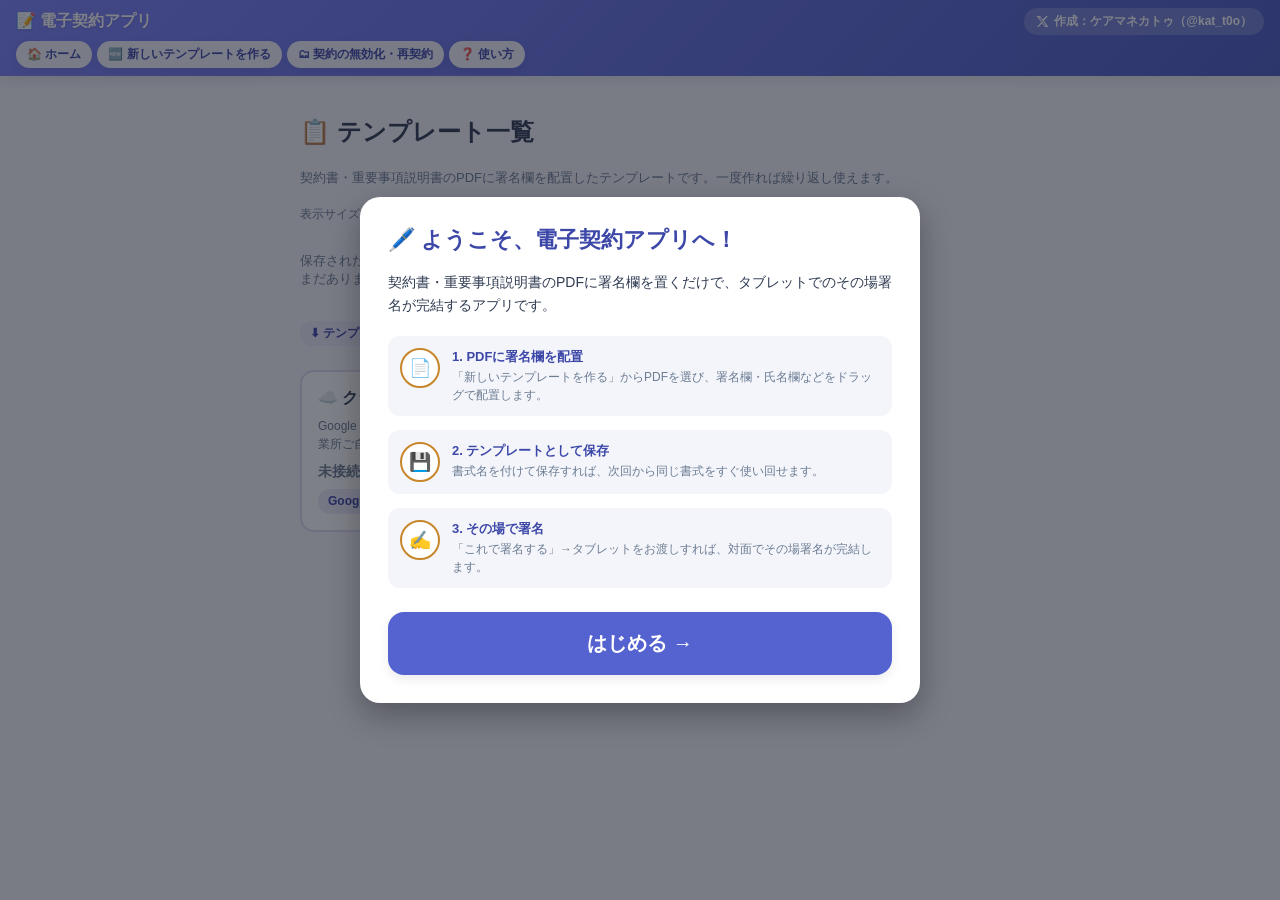
==== index.html @ d9e66be4 "キャッシュバスティング用バージョンを最新commitに更新 Co-Authored-By: Claude Sonnet 5 <noreply@anthropic.com> Claude-Session" ====
<!DOCTYPE html>
<html lang="ja">
<head>
<meta charset="UTF-8" />
<meta name="viewport" content="width=device-width, initial-scale=1.0, interactive-widget=resizes-content" />
<title>電子契約アプリ（介護事業所向け）</title>
<link rel="stylesheet" href="style.css" />
</head>
<body>
  <header class="app-header">
    <div class="app-header-top">
      <h1>📝 電子契約アプリ</h1>
      <a class="app-credit" href="https://x.com/kat_t0o" target="_blank" rel="noopener">
        <svg viewBox="0 0 24 24" width="13" height="13" aria-hidden="true"><path d="M18.9 2H22l-7.6 8.7L23 22h-6.6l-5.2-6.8L5 22H1.9l8.1-9.3L1 2h6.7l4.7 6.2L18.9 2zM16.6 20h1.9L7.5 4H5.5L16.6 20z"/></svg>
        作成：ケアマネカトゥ（@kat_t0o）
      </a>
    </div>
    <nav class="toolbar">
      <button id="btn-nav-home" class="tool-button" type="button">🏠 ホーム</button>
      <button id="btn-nav-new-template" class="tool-button" type="button">🆕 新しいテンプレートを作る</button>
      <button id="btn-nav-void" class="tool-button" type="button">🗂 契約の無効化・再契約</button>
      <button id="btn-nav-help" class="tool-button" type="button">❓ 使い方</button>
    </nav>
  </header>

  <main class="app-body">

    <!-- ホーム画面: テンプレート一覧 -->
    <section id="screen-home" class="app-screen">
      <div class="screen-inner">
        <h2>📋 テンプレート一覧</h2>
        <p class="screen-hint">契約書・重要事項説明書のPDFに署名欄を配置したテンプレートです。一度作れば繰り返し使えます。</p>
        <div class="thumb-size-control" id="thumb-size-control">
          <span class="thumb-size-label">表示サイズ</span>
          <button type="button" class="thumb-size-btn" data-size="small">小</button>
          <button type="button" class="thumb-size-btn" data-size="medium">中</button>
          <button type="button" class="thumb-size-btn" data-size="large">大</button>
        </div>
        <div id="template-list" class="template-grid"></div>
        <div class="backup-actions">
          <button id="btn-export-templates" class="tool-button-small" type="button">⬇ テンプレートをバックアップ</button>
          <button id="btn-import-templates" class="tool-button-small" type="button">⬆ バックアップから復元・追加</button>
          <input type="file" id="import-templates-input" accept="application/json" class="hidden" />
        </div>
        <div id="cloud-drive-section" class="cloud-drive-box hidden">
          <h3>☁️ クラウド保存（任意）</h3>
          <p class="side-panel-hint">Googleドライブに接続すると、署名完了時に端末へのダウンロードと同時に、事業所ご自身のドライブにも自動保存されます。</p>
          <p id="cloud-drive-status" class="cloud-drive-status">未接続</p>
          <button id="btn-cloud-drive-toggle" class="tool-button-small" type="button">Googleドライブに接続</button>
        </div>
      </div>
    </section>

    <!-- テンプレート編集画面: PDFインポート＋署名欄配置 -->
    <section id="screen-template-editor" class="app-screen">
      <div class="editor-layout">
        <aside class="side-panel">
          <h2>📄 PDFを選ぶ</h2>
          <input type="file" id="pdf-file-input" accept="application/pdf" />
          <h2>✍️ 項目を配置</h2>
          <p class="side-panel-hint">ボタンを押してから、PDF上をドラッグして四角を描くと項目が追加されます。</p>
          <div id="field-palette" class="fixture-palette"></div>
          <div id="field-edit-panel" class="edit-popup"></div>
          <h2>💾 テンプレートとして保存</h2>
          <label class="field-label">書式名（必須）
            <input type="text" id="template-name-input" placeholder="例：居宅介護支援 重要事項説明書" />
          </label>
          <label class="field-label">版のメモ（任意）
            <input type="text" id="template-version-label-input" placeholder="例：2026年報酬改定対応版" />
          </label>
          <button id="btn-save-template" class="tool-button tool-button-primary" type="button">💾 テンプレートを保存</button>
        </aside>
        <div class="canvas-area">
          <div class="canvas-overlay-toolbars">
            <div class="canvas-toolbar">
              <button id="btn-prev-page" class="tool-button" type="button">◀ 前のページ</button>
              <span id="page-indicator" class="zoom-percent">1 / 1</span>
              <button id="btn-next-page" class="tool-button" type="button">次のページ ▶</button>
            </div>
          </div>
          <div class="pdf-stage-wrap" id="pdf-stage-wrap">
            <div class="pdf-stage">
              <canvas id="pdf-canvas"></canvas>
              <div id="field-overlay" class="field-overlay"></div>
            </div>
          </div>
          <div class="zoom-control">
            <button id="btn-zoom-out" class="zoom-btn" type="button">－</button>
            <span id="zoom-level" class="zoom-percent">100%</span>
            <button id="btn-zoom-in" class="zoom-btn" type="button">＋</button>
            <button id="btn-fit-view" class="zoom-btn" type="button">⤢</button>
          </div>
        </div>
      </div>
    </section>

    <!-- 署名フロー画面 -->
    <section id="screen-signing" class="app-screen">
      <div class="signing-stage" id="signing-stage"></div>
    </section>

    <!-- 無効化・再契約画面 -->
    <section id="screen-void" class="app-screen">
      <div class="screen-inner">
        <h2>🗂 契約の無効化・再契約</h2>
        <p class="screen-hint">間違った内容で署名してしまった場合、元のPDFは書き換えず「無効化記録」を別途作成します。そのあと同じ内容で再契約できます。</p>
        <label class="field-label">無効化したい署名済みPDF
          <input type="file" id="void-pdf-input" accept="application/pdf" />
        </label>
        <label class="field-label">旧契約の検証ID（監査記録.jsonのverificationId、分かれば）
          <input type="text" id="void-verification-id-input" placeholder="任意" />
        </label>
        <label class="field-label">無効化理由（必須）
          <input type="text" id="void-reason-input" placeholder="例：住所変更のため再契約" />
        </label>
        <label class="field-label">手続き実施者名（必須）
          <input type="text" id="void-staff-name-input" placeholder="例：担当ケアマネジャー名" />
        </label>
        <button id="btn-void-confirm" class="tool-button tool-button-primary" type="button">🗂 無効化記録を作成</button>
        <div id="void-result" class="void-result hidden">
          <p>無効化記録を作成しました。続けて再契約する場合は、使うテンプレートを選んでください。</p>
          <div id="void-resign-template-list" class="template-grid"></div>
        </div>
      </div>
    </section>

  </main>

  <div id="save-toast" class="save-toast hidden"></div>

  <script src="lib/pdf.min.js"></script>
  <script src="lib/pdf_worker_src.js"></script>
  <script src="lib/pdf-lib.min.js"></script>
  <script src="lib/fontkit.umd.min.js"></script>
  <script src="lib/fonts/notosansjp_base64.js"></script>

  <!-- 自作JSは末尾に?v=コミットハッシュを付け、更新するたびに変わるようにしてある。
       これが無いとGitHub Pages更新後もiPad Safariが古いJSをキャッシュしたまま読み込み、
       直したはずのバグが再現し続けるという事故が起きるため(実際に発生した)。
       コードを直してpushするたびに、このハッシュも最新のcommitに書き換えること -->
  <script src="models.js?v=2d2f328"></script>
  <script src="pdf_utils.js?v=2d2f328"></script>
  <script src="hash_utils.js?v=2d2f328"></script>
  <script src="template_store.js?v=2d2f328"></script>
  <script src="field_editor.js?v=2d2f328"></script>
  <script src="forms.js?v=2d2f328"></script>
  <script src="signature_pad.js?v=2d2f328"></script>
  <script src="audio_recorder.js?v=2d2f328"></script>
  <script src="signing_flow.js?v=2d2f328"></script>
  <script src="pdf_writer.js?v=2d2f328"></script>
  <script src="audit.js?v=2d2f328"></script>
  <script src="export.js?v=2d2f328"></script>
  <script src="cloud_drive.js?v=2d2f328"></script>
  <script src="void_flow.js?v=2d2f328"></script>
  <script src="app.js?v=2d2f328"></script>
</body>
</html>
---- style.css ----
/* ポップで視認性の良いデザイン（丸ゴシック・パステル・角丸）。
   madori_app/genogram_web/shinsei_form_appと同じデザイン言語(配色トークン・角丸ボタン等)を
   踏襲しつつ、他アプリと被らないインディゴ×ゴールドの配色にしている。
   署名フロー画面は高齢者・タブレット操作を考慮し、ボタンや文字を他画面より大きめにする。 */

:root {
  --color-bg: #f4f4fb;
  --color-header-start: #7c83fd;
  --color-header-end: #4b5cc4;
  --color-primary: #5563d1;
  --color-primary-dark: #3c47a8;
  --color-secondary: #e8a33d;
  --color-secondary-dark: #c8862a;
  --color-danger: #e0575a;
  --color-card: #ffffff;
  --color-border: #dcdcf2;
  --color-text: #2f3b52;
  --shadow-soft: 0 4px 12px rgba(0, 0, 0, 0.08);
}

* {
  box-sizing: border-box;
}

body {
  margin: 0;
  font-family: -apple-system, "Hiragino Maru Gothic ProN", "Yu Gothic", "Hiragino Kaku Gothic ProN", sans-serif;
  background: var(--color-bg);
  color: var(--color-text);
  display: flex;
  flex-direction: column;
  height: 100vh;
  height: 100dvh;
  /* iPad等での長押しが、意図せずテキスト範囲選択やコピーメニュー(コールアウト)を
     起動してしまう不具合の対策。ネイティブアプリのように「押す・描く」操作だけを
     受け付けたいので、ページ全体では選択を無効にする(入力欄だけ下で個別に戻す) */
  -webkit-user-select: none;
  user-select: none;
  -webkit-touch-callout: none;
}

/* 実際に文字を打ち込む欄は、今まで通り選択・カーソル移動・コピペができる必要がある */
input, textarea {
  -webkit-user-select: text;
  user-select: text;
  -webkit-touch-callout: default;
}

.hidden {
  display: none !important;
}

.app-header {
  background: linear-gradient(135deg, var(--color-header-start), var(--color-header-end));
  padding: 8px 16px;
  box-shadow: var(--shadow-soft);
  flex: 0 0 auto;
}

.app-header-top {
  display: flex;
  align-items: center;
  justify-content: space-between;
  flex-wrap: wrap;
  gap: 6px;
  margin-bottom: 6px;
}

.app-header h1 {
  margin: 0;
  font-size: 16px;
  color: #ffffff;
  text-shadow: 0 1px 2px rgba(0, 0, 0, 0.15);
}

.toolbar {
  display: flex;
  flex-wrap: wrap;
  align-items: center;
  gap: 5px;
}

.app-credit {
  display: inline-flex;
  align-items: center;
  gap: 5px;
  flex: 0 0 auto;
  font-size: 12px;
  font-weight: bold;
  color: #ffffff;
  background: rgba(255, 255, 255, 0.2);
  border-radius: 999px;
  padding: 5px 12px;
  text-decoration: none;
  white-space: nowrap;
}

.app-credit:hover {
  background: rgba(255, 255, 255, 0.32);
}

.app-credit svg {
  fill: currentColor;
}

.tool-button {
  border: none;
  border-radius: 999px;
  padding: 5px 11px;
  background: rgba(255, 255, 255, 0.92);
  color: var(--color-primary-dark);
  font-weight: bold;
  font-size: 12px;
  cursor: pointer;
  box-shadow: var(--shadow-soft);
  transition: transform 0.15s ease, box-shadow 0.15s ease;
}

.tool-button:hover {
  transform: translateY(-2px);
  box-shadow: 0 6px 14px rgba(0, 0, 0, 0.12);
}

.tool-button:disabled {
  opacity: 0.4;
  cursor: not-allowed;
  transform: none;
}

.tool-button-primary {
  background: var(--color-primary);
  color: #ffffff;
}

.tool-button-small {
  border: none;
  border-radius: 999px;
  padding: 4px 10px;
  background: #eceafb;
  color: var(--color-primary-dark);
  font-weight: bold;
  font-size: 12px;
  cursor: pointer;
}

.tool-button-small:hover {
  background: #dcd9f6;
}

.tool-button-danger {
  color: #c0392b;
}

.app-body {
  flex: 1 1 auto;
  display: flex;
  min-height: 0;
  position: relative;
}

.app-screen {
  display: none;
  flex: 1 1 auto;
  min-height: 0;
  min-width: 0;
}

.app-screen.is-active {
  display: flex;
}

.screen-inner {
  padding: 20px;
  max-width: 720px;
  margin: 0 auto;
  width: 100%;
  overflow-y: auto;
}

.screen-hint {
  font-size: 13px;
  color: #6b7c93;
  line-height: 1.6;
}

/* ===== テンプレート編集画面 ===== */
.editor-layout {
  flex: 1 1 auto;
  display: flex;
  min-height: 0;
  width: 100%;
}

.side-panel {
  width: 300px;
  flex: 0 0 auto;
  background: var(--color-card);
  border-right: 2px solid var(--color-border);
  padding: 16px;
  overflow-y: auto;
}

.side-panel h2 {
  font-size: 14px;
  margin: 18px 0 8px;
  color: var(--color-primary-dark);
}

.side-panel h2:first-child {
  margin-top: 0;
}

.side-panel-hint {
  margin: 0 0 10px;
  font-size: 12px;
  color: #6b7c93;
  line-height: 1.5;
}

.field-link-warning {
  color: var(--color-danger);
  font-weight: bold;
}

.field-label {
  display: block;
  margin-bottom: 12px;
  font-size: 13px;
  font-weight: bold;
  color: var(--color-text);
}

.field-label input,
.field-label select,
.modal-box input {
  display: block;
  width: 100%;
  margin-top: 4px;
  padding: 8px 10px;
  border: 2px solid var(--color-border);
  border-radius: 10px;
  font-size: 13px;
  font-family: inherit;
  background: #fdfdff;
}

.checkbox-row {
  display: flex;
  align-items: center;
  gap: 6px;
  font-size: 13px;
  margin-bottom: 8px;
}

.checkbox-row input {
  width: auto;
  margin: 0;
}

.backup-select-list {
  max-height: 40vh;
  overflow-y: auto;
  border: 2px solid var(--color-border);
  border-radius: 12px;
  padding: 12px;
  margin-bottom: 16px;
}

.fixture-palette {
  display: grid;
  grid-template-columns: 1fr 1fr;
  gap: 6px;
}

.palette-button {
  border: 2px solid var(--color-border);
  border-radius: 12px;
  padding: 8px 6px;
  background: #fdfdff;
  color: var(--color-text);
  font-size: 12px;
  font-weight: bold;
  cursor: pointer;
}

.palette-button:hover {
  border-color: var(--color-primary);
  background: #eceafb;
}

.palette-button.is-armed {
  background: var(--color-primary);
  color: #ffffff;
  border-color: var(--color-primary-dark);
}

.canvas-area {
  flex: 1 1 auto;
  position: relative;
  min-width: 0;
  overflow: hidden;
  background: #e9e9f5;
}

.canvas-overlay-toolbars {
  position: absolute;
  left: 16px;
  right: 16px;
  top: 16px;
  display: flex;
  justify-content: center;
  z-index: 10;
}

.canvas-toolbar {
  display: flex;
  align-items: center;
  gap: 8px;
  background: rgba(255, 255, 255, 0.92);
  border-radius: 999px;
  padding: 4px 10px;
  box-shadow: var(--shadow-soft);
}

.zoom-control {
  position: absolute;
  right: 12px;
  bottom: 12px;
  z-index: 12;
  display: flex;
  align-items: center;
  gap: 6px;
  background: rgba(255, 255, 255, 0.92);
  border-radius: 999px;
  padding: 4px 6px;
  box-shadow: var(--shadow-soft);
}

.zoom-btn {
  border: none;
  border-radius: 999px;
  width: 24px;
  height: 24px;
  background: var(--color-card);
  color: var(--color-primary-dark);
  font-weight: bold;
  cursor: pointer;
}

.zoom-percent {
  color: var(--color-text);
  font-size: 12px;
  font-weight: bold;
  min-width: 38px;
  text-align: center;
}

.pdf-stage-wrap {
  position: absolute;
  inset: 0;
  padding: 60px 16px 16px;
  overflow: auto;
  display: flex;
  justify-content: center;
}

.pdf-stage {
  position: relative;
  flex: 0 0 auto;
  box-shadow: 0 4px 16px rgba(0, 0, 0, 0.15);
}

#pdf-canvas {
  display: block;
  background: #ffffff;
}

.field-overlay {
  position: absolute;
  top: 0;
  left: 0;
  touch-action: none;
}

.field-box {
  position: absolute;
  border: 2px solid var(--color-primary);
  background: rgba(85, 99, 209, 0.12);
  border-radius: 4px;
  touch-action: none;
  cursor: move;
}

/* どの署名欄グループに属するかで枠色を変える(1人目=既定のインディゴ、2人目=緑、
   3人目=紫、4人目以降=グレー)。誰の付随項目か一目で分かるようにして、
   紐付け漏れ(=別の署名欄のデータが誤って印字される事故)に気づきやすくする */
.field-box.field-group-2 {
  border-color: #2f9e83;
  background: rgba(47, 158, 131, 0.14);
}

.field-box.field-group-3 {
  border-color: #8956d6;
  background: rgba(137, 86, 214, 0.14);
}

.field-box.field-group-other {
  border-color: #8d95a8;
  background: rgba(141, 149, 168, 0.14);
}

/* 署名欄が2つ以上あるのに、どの署名欄の項目か未設定のまま = 印字事故のもと。
   選択色(ゴールド)や他グループ色と被らない赤で強く警告する */
.field-box.field-group-unlinked {
  border-color: var(--color-danger);
  background: rgba(224, 87, 90, 0.16);
}

.field-box.is-selected {
  border-color: var(--color-secondary-dark);
  background: rgba(232, 163, 61, 0.18);
}

.field-box-preview {
  border: 2px dashed var(--color-primary);
  background: rgba(85, 99, 209, 0.08);
  position: absolute;
  pointer-events: none;
}

.field-box-label {
  position: absolute;
  top: -18px;
  left: 0;
  font-size: 10px;
  font-weight: bold;
  color: var(--color-primary-dark);
  background: #ffffff;
  padding: 0 4px;
  border-radius: 4px;
  white-space: nowrap;
  pointer-events: none;
}

.field-resize-handle {
  position: absolute;
  width: 12px;
  height: 12px;
  background: var(--color-primary);
  border: 2px solid #ffffff;
  border-radius: 50%;
}

.field-resize-nw { top: -6px; left: -6px; cursor: nwse-resize; }
.field-resize-ne { top: -6px; right: -6px; cursor: nesw-resize; }
.field-resize-sw { bottom: -6px; left: -6px; cursor: nesw-resize; }
.field-resize-se { bottom: -6px; right: -6px; cursor: nwse-resize; }

.edit-popup {
  display: none;
  background: #fdfdff;
  border: 2px solid var(--color-border);
  border-radius: 14px;
  padding: 12px;
  margin-top: 8px;
}

.edit-popup.is-open {
  display: block;
}

.edit-popup h3 {
  margin: 0 0 8px;
  font-size: 13px;
  color: var(--color-primary-dark);
}

.popup-delete-button {
  width: 100%;
  border: none;
  border-radius: 10px;
  padding: 8px 4px;
  font-size: 12px;
  font-weight: bold;
  cursor: pointer;
  margin-top: 8px;
  background: #ffe3e0;
  color: #c0392b;
}

/* ===== テンプレート一覧(サムネイル主体のカードグリッド) ===== */
.case-list-empty {
  font-size: 13px;
  color: #6b7c93;
}

.thumb-size-control {
  display: flex;
  align-items: center;
  gap: 6px;
  margin-bottom: 12px;
}

.thumb-size-label {
  font-size: 12px;
  color: #6b7c93;
  margin-right: 4px;
}

.thumb-size-btn {
  border: none;
  border-radius: 999px;
  padding: 4px 14px;
  background: #eceafb;
  color: var(--color-primary-dark);
  font-weight: bold;
  font-size: 12px;
  cursor: pointer;
}

.thumb-size-btn:hover {
  background: #dcd9f6;
}

.thumb-size-btn.is-active {
  background: var(--color-primary);
  color: #ffffff;
}

.template-grid {
  display: grid;
  grid-template-columns: repeat(auto-fill, minmax(var(--card-min-width, 150px), 1fr));
  gap: 12px;
  margin-bottom: 16px;
}

.template-card {
  display: flex;
  flex-direction: column;
  gap: 6px;
  padding: 10px;
  border: 2px solid var(--color-border);
  border-radius: 12px;
  background: var(--color-card);
}

.template-card-thumb {
  width: 100%;
  aspect-ratio: 210 / 297;
  border: 1px solid var(--color-border);
  border-radius: 6px;
  background: #f4f5fa;
  overflow: hidden;
  display: flex;
  align-items: center;
  justify-content: center;
}

.template-card-thumb img {
  width: 100%;
  height: 100%;
  object-fit: cover;
  opacity: 0;
  transition: opacity 0.2s ease;
}

.template-card-thumb img[src] {
  opacity: 1;
}

.template-card-name {
  font-size: 13px;
  font-weight: bold;
  line-height: 1.3;
}

.template-card-meta {
  font-size: 11px;
  color: #6b7c93;
}

.template-card-actions {
  display: flex;
  flex-direction: column;
  gap: 4px;
  margin-top: auto;
}

.template-card-actions .tool-button-small {
  width: 100%;
  white-space: normal;
  line-height: 1.3;
}

.backup-actions {
  margin-top: 20px;
  display: flex;
  gap: 8px;
  flex-wrap: wrap;
}

.cloud-drive-box {
  margin-top: 24px;
  padding: 16px;
  background: var(--color-card);
  border: 2px solid var(--color-border);
  border-radius: 14px;
  max-width: 480px;
}

.cloud-drive-box h3 {
  margin: 0 0 8px;
  font-size: 16px;
}

.cloud-drive-status {
  font-size: 14px;
  font-weight: bold;
  color: #6b7c93;
  margin: 8px 0;
}

/* ===== 署名フロー(高齢者・タブレット操作を考慮し、通常画面より大きめのUI) ===== */
.signing-stage {
  flex: 1 1 auto;
  display: flex;
  flex-direction: column;
  align-items: center;
  justify-content: center;
  padding: 24px;
  width: 100%;
  overflow-y: auto;
}

.signing-card {
  background: var(--color-card);
  border-radius: 20px;
  box-shadow: 0 8px 24px rgba(0, 0, 0, 0.15);
  padding: 32px;
  width: 100%;
  max-width: 640px;
}

.signing-card h2 {
  font-size: 22px;
  margin: 0 0 16px;
  color: var(--color-primary-dark);
}

.signing-card p {
  font-size: 16px;
  line-height: 1.7;
}

.signing-progress {
  font-size: 14px;
  color: #6b7c93;
  margin-bottom: 12px;
}

.signing-filename {
  font-size: 14px;
  color: #6b7c93;
}

/* 重要事項説明の録音コントロール(任意機能)。文書表示の上に小さく置く */
.audio-recorder-box {
  display: flex;
  align-items: center;
  gap: 12px;
  margin-bottom: 16px;
}

.audio-recorder-box:empty {
  margin-bottom: 0; /* 録音非対応環境では空要素になるので余白も消す */
}

.audio-recorder-status {
  font-size: 15px;
  font-weight: bold;
  color: var(--color-text);
}

.audio-recorder-status.is-recording {
  color: var(--color-danger);
}

.signing-field-label {
  display: block;
  margin-bottom: 16px;
  font-size: 18px;
  font-weight: bold;
}

.signing-field-label input[type="text"] {
  display: block;
  width: 100%;
  margin-top: 8px;
  padding: 14px 16px;
  border: 2px solid var(--color-border);
  border-radius: 12px;
  font-size: 20px;
  font-family: inherit;
}

/* 本人/家族の二択。タブレットでのタップ操作を優先し、プルダウンより大きく即決できる形にする */
.signing-role-toggle {
  display: flex;
  gap: 10px;
  margin-bottom: 16px;
}

.signing-role-toggle-btn {
  flex: 1 1 0;
  padding: 16px 8px;
  font-size: 17px;
  font-weight: bold;
  font-family: inherit;
  border: 2px solid var(--color-border);
  border-radius: 12px;
  background: #ffffff;
  color: var(--color-text);
  cursor: pointer;
  min-height: 56px;
}

.signing-role-toggle-btn.is-active {
  background: var(--color-primary);
  border-color: var(--color-primary);
  color: #ffffff;
}

.signing-checkbox-row {
  display: flex;
  align-items: flex-start;
  gap: 12px;
  font-size: 16px;
  line-height: 1.6;
  margin-bottom: 20px;
  padding: 16px;
  background: #fff6e6;
  border-radius: 12px;
}

.signing-checkbox-row input {
  width: 28px;
  height: 28px;
  margin-top: 2px;
  flex: 0 0 auto;
}

.big-button {
  display: block;
  width: 100%;
  border: none;
  border-radius: 16px;
  padding: 18px;
  font-size: 20px;
  font-weight: bold;
  cursor: pointer;
  min-height: 56px;
  margin-top: 12px;
  background: var(--color-primary);
  color: #ffffff;
  box-shadow: var(--shadow-soft);
}

.big-button:disabled {
  opacity: 0.4;
  cursor: not-allowed;
}

.big-button-secondary {
  background: #eceafb;
  color: var(--color-primary-dark);
}

/* 「ここで契約を終了する」等、前向きな完了アクション用。グレーの二次ボタンに埋もれさせず、
   「続ける」と同じくらい選びやすい見た目にする(本人の署名だけで完結するケースが実際には多いため) */
.big-button-finish {
  background: #2f9e83;
  color: #ffffff;
}

.signature-pad-wrap {
  border: 3px dashed var(--color-border);
  border-radius: 16px;
  background: #fffefb;
  margin: 16px 0;
  touch-action: none;
}

#signature-canvas {
  display: block;
  width: 100%;
  touch-action: none;
}

.signer-thumb-row {
  display: flex;
  align-items: center;
  gap: 12px;
  padding: 12px;
  border: 2px solid var(--color-border);
  border-radius: 12px;
  margin-bottom: 10px;
}

.signer-thumb-row img {
  width: 100px;
  height: 40px;
  object-fit: contain;
  background: #fff;
  border: 1px solid var(--color-border);
  border-radius: 6px;
}

.signer-thumb-info {
  font-size: 14px;
  flex: 1 1 auto;
}

/* ===== 署名フロー: 文書プレビュー ===== */
.signing-doc-wrap {
  position: relative;
  max-height: 60vh;
  overflow: auto;
  border: 2px solid var(--color-border);
  border-radius: 12px;
  background: #f4f5fa;
  margin: 16px 0;
  display: flex;
  justify-content: center;
  padding: 12px;
}

.signing-doc-stage {
  position: relative;
  flex: 0 0 auto;
}

/* .field-overlayと違いタッチでのスクロール・ピンチ操作を妨げない(読み取り専用のため) */
.signing-field-overlay {
  position: absolute;
  top: 0;
  left: 0;
}

.signing-doc-stage canvas {
  display: block;
  background: #ffffff;
  box-shadow: 0 4px 16px rgba(0, 0, 0, 0.12);
}

.signing-doc-nav {
  display: flex;
  align-items: center;
  justify-content: center;
  gap: 12px;
}

.signing-doc-page-label {
  font-size: 13px;
  color: #6b7c93;
  font-weight: bold;
}

.signing-field-highlight {
  position: absolute;
  border: 3px solid var(--color-secondary-dark);
  background: rgba(232, 163, 61, 0.25);
  border-radius: 6px;
  cursor: pointer;
  animation: signing-field-pulse 1.4s ease-in-out infinite;
}

/* 署名モーダルを開いている間、裏に隠れたハイライト枠のパルスアニメーションを止める。
   動かしたままだとbox-shadowの再計算が毎フレーム走り続け、非力な端末では
   Apple Pencilの描画イベント処理と競合して入力が飛ぶ・引っかかる原因になるため */
body.modal-open .signing-field-highlight {
  animation-play-state: paused;
}

@keyframes signing-field-pulse {
  0%, 100% { box-shadow: 0 0 0 0 rgba(232, 163, 61, 0.5); }
  50% { box-shadow: 0 0 0 8px rgba(232, 163, 61, 0); }
}

.signing-field-tag {
  position: absolute;
  top: -26px;
  left: 0;
  font-size: 12px;
  font-weight: bold;
  color: #ffffff;
  background: var(--color-secondary-dark);
  padding: 3px 8px;
  border-radius: 999px;
  white-space: nowrap;
  pointer-events: none;
}

.signing-field-stamp {
  position: absolute;
  object-fit: contain;
  pointer-events: none;
}

/* ===== 署名モーダル ===== */
.modal-backdrop {
  position: fixed;
  inset: 0;
  background: rgba(20, 24, 38, 0.55);
  display: flex;
  align-items: center;
  justify-content: center;
  padding: 20px;
  z-index: 3000;
}

.signing-modal-box {
  background: var(--color-card);
  border-radius: 20px;
  box-shadow: 0 12px 32px rgba(0, 0, 0, 0.3);
  padding: 28px;
  width: 100%;
  max-width: 480px;
  max-height: 90vh;
  overflow-y: auto;
}

.signing-modal-box h3 {
  font-size: 20px;
  margin: 0 0 16px;
  color: var(--color-primary-dark);
}

.signing-expand-toggle {
  display: block;
  margin: 0 0 8px auto;
}

.signing-modal-box.is-expanded {
  max-width: 96vw;
}

/* ===== 初回案内 ===== */
.welcome-modal-box {
  max-width: 560px;
  text-align: left;
}

.welcome-modal-box h3 {
  font-size: 22px;
}

.welcome-lead {
  font-size: 14px;
  line-height: 1.6;
  color: var(--color-text);
  margin: 0 0 20px;
}

.welcome-steps {
  display: flex;
  flex-direction: column;
  gap: 14px;
  margin-bottom: 24px;
}

.welcome-step {
  display: flex;
  gap: 12px;
  align-items: flex-start;
  padding: 12px;
  background: #f4f5fa;
  border-radius: 12px;
}

.welcome-step-emoji {
  flex: 0 0 auto;
  width: 40px;
  height: 40px;
  border-radius: 50%;
  background: var(--color-card);
  border: 2px solid var(--color-secondary-dark);
  display: flex;
  align-items: center;
  justify-content: center;
  font-size: 18px;
}

.welcome-step-title {
  font-size: 13px;
  font-weight: bold;
  color: var(--color-primary-dark);
  margin-bottom: 2px;
}

.welcome-step-text {
  font-size: 12px;
  color: #6b7c93;
  line-height: 1.5;
}

/* ===== 無効化画面 ===== */
.void-result {
  margin-top: 20px;
  padding: 16px;
  background: #fff6e6;
  border-radius: 12px;
}

/* ===== 保存トースト ===== */
.save-toast {
  position: fixed;
  right: 20px;
  bottom: 20px;
  background: #2f3b52;
  color: #ffffff;
  padding: 8px 16px;
  border-radius: 999px;
  font-size: 13px;
  font-weight: bold;
  box-shadow: 0 6px 16px rgba(0, 0, 0, 0.2);
  z-index: 2000;
  opacity: 0;
  transform: translateY(8px);
  transition: opacity 0.25s ease, transform 0.25s ease;
  pointer-events: none;
}

.save-toast.visible {
  opacity: 1;
  transform: translateY(0);
}

/* ===== 必須ファイル読み込みエラー ===== */
.lib-missing-banner {
  max-width: 560px;
  margin: 60px auto;
  padding: 28px;
  background: var(--color-card);
  border: 2px solid var(--color-secondary-dark);
  border-radius: 16px;
  box-shadow: 0 8px 24px rgba(0, 0, 0, 0.15);
  font-size: 14px;
  line-height: 1.7;
}

.lib-missing-banner h2 {
  margin: 0 0 12px;
  font-size: 20px;
  color: var(--color-primary-dark);
}

.lib-missing-detail {
  margin-top: 16px;
  padding: 10px 12px;
  background: #f4f5fa;
  border-radius: 8px;
  font-size: 12px;
  color: #6b7c93;
}
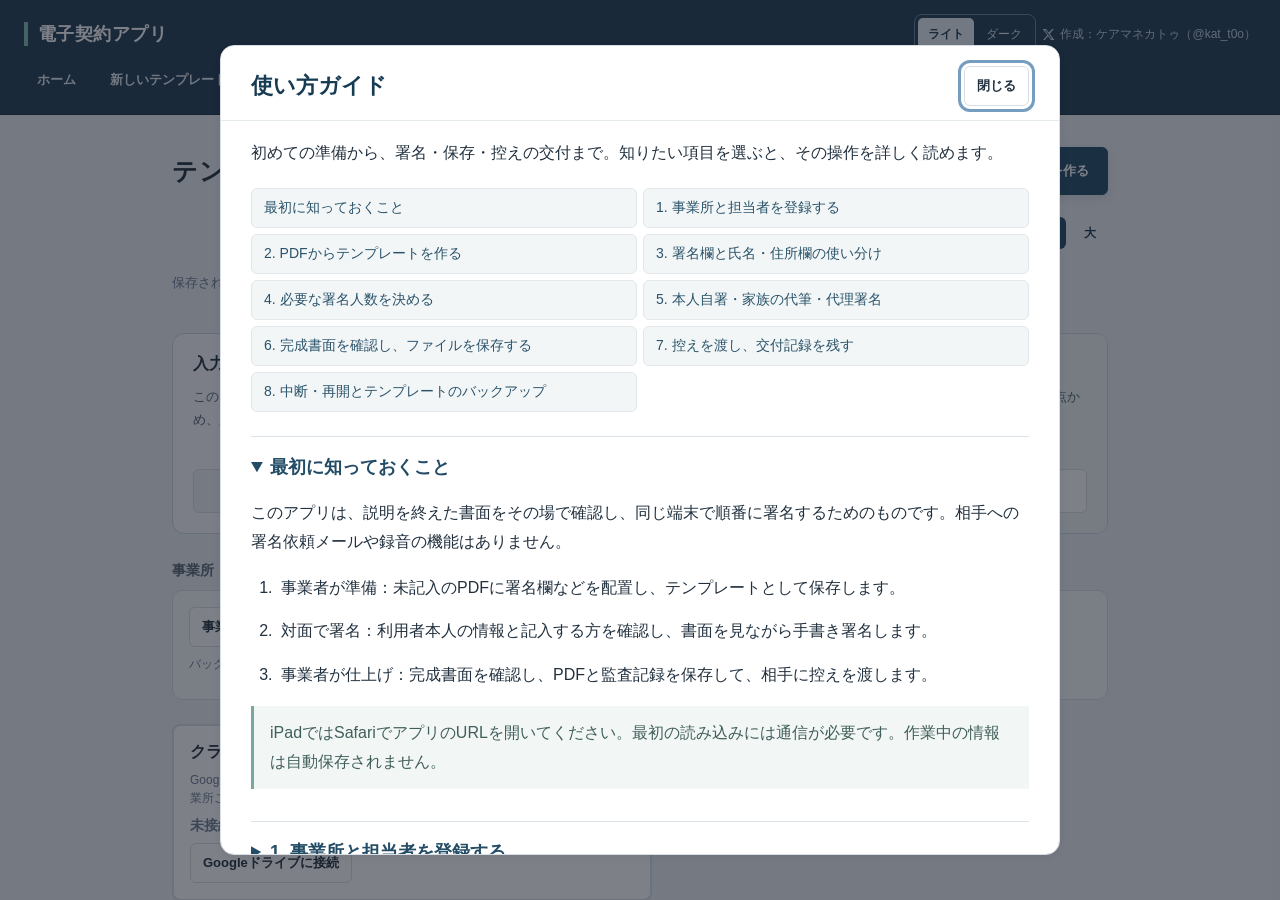
==== commit c1aa89fb: "対面電子署名の実務フロー改善を本番へ反映し利用案内と検証を整備" ====
--- a/index.html
+++ b/index.html
@@ -2,24 +2,32 @@
 <html lang="ja">
 <head>
 <meta charset="UTF-8" />
-<meta name="viewport" content="width=device-width, initial-scale=1.0, interactive-widget=resizes-content" />
+<meta name="viewport" content=" width=device-width, initial-scale=1.0, interactive-widget=resizes-content" />
 <title>電子契約アプリ（介護事業所向け）</title>
+<script src="theme.js?v=20261003-storage15"></script>
 <link rel="stylesheet" href="style.css" />
 </head>
 <body>
   <header class="app-header">
     <div class="app-header-top">
-      <h1>📝 電子契約アプリ</h1>
+      <h1>電子契約アプリ</h1>
+      <div class="theme-switch" role="group" aria-label="表示モード">
+        <button type="button" data-theme-choice="light" aria-pressed="false">ライト</button>
+        <button type="button" data-theme-choice="dark" aria-pressed="false">ダーク</button>
+      </div>
       <a class="app-credit" href="https://x.com/kat_t0o" target="_blank" rel="noopener">
         <svg viewBox="0 0 24 24" width="13" height="13" aria-hidden="true"><path d="M18.9 2H22l-7.6 8.7L23 22h-6.6l-5.2-6.8L5 22H1.9l8.1-9.3L1 2h6.7l4.7 6.2L18.9 2zM16.6 20h1.9L7.5 4H5.5L16.6 20z"/></svg>
         作成：ケアマネカトゥ（@kat_t0o）
       </a>
     </div>
     <nav class="toolbar">
-      <button id="btn-nav-home" class="tool-button" type="button">🏠 ホーム</button>
-      <button id="btn-nav-new-template" class="tool-button" type="button">🆕 新しいテンプレートを作る</button>
-      <button id="btn-nav-void" class="tool-button" type="button">🗂 契約の無効化・再契約</button>
-      <button id="btn-nav-help" class="tool-button" type="button">❓ 使い方</button>
+      <button id="btn-nav-home" class="tool-button" type="button">ホーム</button>
+      <button id="btn-nav-new-template" class="tool-button" type="button">新しいテンプレートを作る</button>
+      <button id="btn-nav-void" class="tool-button" type="button">契約書の訂正・再署名</button>
+      <button id="btn-nav-help" class="tool-button" type="button">使い方</button>
+      <button id="btn-nav-resume" class="tool-button hidden" type="button">入力中の契約に戻る</button>
+      <button id="btn-nav-draft-save" class="tool-button hidden" type="button">途中保存（暗号化）</button>
+      <button id="btn-nav-last-export" class="tool-button hidden" type="button">直前の署名書類</button>
     </nav>
   </header>
 
@@ -28,8 +36,10 @@
     <!-- ホーム画面: テンプレート一覧 -->
     <section id="screen-home" class="app-screen">
       <div class="screen-inner">
-        <h2>📋 テンプレート一覧</h2>
-        <p class="screen-hint">契約書・重要事項説明書のPDFに署名欄を配置したテンプレートです。一度作れば繰り返し使えます。</p>
+        <div class="template-heading">
+          <h2>テンプレート</h2>
+          <button id="btn-home-new-template" class="tool-button tool-button-primary" type="button">＋ テンプレートを作る</button>
+        </div>
         <div class="thumb-size-control" id="thumb-size-control">
           <span class="thumb-size-label">表示サイズ</span>
           <button type="button" class="thumb-size-btn" data-size="small">小</button>
@@ -37,13 +47,21 @@
           <button type="button" class="thumb-size-btn" data-size="large">大</button>
         </div>
         <div id="template-list" class="template-grid"></div>
+        <div class="resume-panel">
+          <div><h3>入力中の契約</h3><p>このタブで始めた契約の続きに戻ります。再読み込みすると消えるため、必要に応じてファイルに途中保存してください。</p><button id="btn-home-resume" class="tool-button-small" type="button" disabled>入力中の契約に戻る</button></div>
+          <div><h3>途中保存した契約</h3><p>保存した .keiyaku ファイルとパスワードを使い、最後に保存した時点から再開します。</p><button id="btn-draft-restore" class="tool-button-small" type="button">途中保存ファイルから再開</button></div>
+        </div>
+        <h3 class="home-tools-title">事業所・書式・保存した書類</h3>
         <div class="backup-actions">
-          <button id="btn-export-templates" class="tool-button-small" type="button">⬇ テンプレートをバックアップ</button>
-          <button id="btn-import-templates" class="tool-button-small" type="button">⬆ バックアップから復元・追加</button>
+          <button id="btn-operator-settings" class="tool-button-small" type="button">事業所・担当者を登録</button>
+          <button id="btn-open-verification" class="tool-button-small" type="button">保存した書類を照合</button>
+          <button id="btn-export-templates" class="tool-button-small" type="button">テンプレートをバックアップ</button>
+          <button id="btn-import-templates" class="tool-button-small" type="button">バックアップから復元・追加</button>
+          <p class="side-panel-hint">バックアップの取込みは1ファイル64MBまでです。大きい場合は、書式を選んで分けてバックアップしてください。</p>
           <input type="file" id="import-templates-input" accept="application/json" class="hidden" />
         </div>
         <div id="cloud-drive-section" class="cloud-drive-box hidden">
-          <h3>☁️ クラウド保存（任意）</h3>
+          <h3>クラウド保存（任意）</h3>
           <p class="side-panel-hint">Googleドライブに接続すると、署名完了時に端末へのダウンロードと同時に、事業所ご自身のドライブにも自動保存されます。</p>
           <p id="cloud-drive-status" class="cloud-drive-status">未接続</p>
           <button id="btn-cloud-drive-toggle" class="tool-button-small" type="button">Googleドライブに接続</button>
@@ -55,20 +73,55 @@
     <section id="screen-template-editor" class="app-screen">
       <div class="editor-layout">
         <aside class="side-panel">
-          <h2>📄 PDFを選ぶ</h2>
+          <h2> PDFを選ぶ</h2><p class="side-panel-hint">未記入の原本PDFを使ってください。PDF全体が端末とバックアップに保存されます。</p>
           <input type="file" id="pdf-file-input" accept="application/pdf" />
-          <h2>✍️ 項目を配置</h2>
+          <p class="side-panel-hint">複数ページに対応しています。ページ数の固定上限はなく、PDFは1書式20MBまでです。保存できる合計容量は端末・ブラウザに依存します。</p>
+          <p id="pdf-file-status" class="side-panel-hint" role="status"></p>
+          <h2>項目を配置</h2>
+          <p class="side-panel-hint">枠内の氏名・住所・続柄は架空の「印字見本」です。実際の契約には入力した内容が印字されます。</p>
+          <label class="checkbox-row"><input type="checkbox" id="toggle-print-preview" checked />印字見本を表示</label>
           <p class="side-panel-hint">ボタンを押してから、PDF上をドラッグして四角を描くと項目が追加されます。</p>
+          <p class="side-panel-hint">まず「手書き署名」を配置。PDFに署名とは別の氏名欄がある場合だけ、氏名（活字）を追加します。署名が氏名欄を兼ねる書式なら追加不要です。</p>
+          <p id="field-assignment-target" class="field-assignment-target" role="status"></p>
           <div id="field-palette" class="fixture-palette"></div>
           <div id="field-edit-panel" class="edit-popup"></div>
-          <h2>💾 テンプレートとして保存</h2>
+          <h2>テンプレートとして保存</h2>
+          <label class="field-label">この書式の署名方法
+            <select id="template-signing-mode">
+              <option value="single">本人または家族の1人で完結（標準）</option>
+              <option value="optional">必要な場合だけ追加の人も署名</option>
+              <option value="all">設定した全員の署名が必要</option>
+              <option value="legacy" hidden>従来の設定を維持</option>
+            </select>
+          </label>
+          <label id="scribe-additional-setting" class="checkbox-row">
+            <input type="checkbox" id="template-require-additional-for-scribe" checked />
+            本人名を家族が代筆する場合は、続けて家族本人の署名も必須にする
+          </label>
+          <p id="scribe-additional-hint" class="side-panel-hint">「必要な場合だけ追加の人も署名」を選んだ書式で使います。本人が自署した場合は、追加署名を省略できます。</p>
+          <p id="template-field-summary" class="side-panel-hint" role="status"></p>
+          <p class="side-panel-hint">複数人の場合、署名順が先頭の欄が本人またはご家族用です。それ以降の欄は追加署名用です。各署名欄に「家族の同意」など目的のラベルを付けてください。</p>
           <label class="field-label">書式名（必須）
             <input type="text" id="template-name-input" placeholder="例：居宅介護支援 重要事項説明書" />
           </label>
           <label class="field-label">版のメモ（任意）
             <input type="text" id="template-version-label-input" placeholder="例：2026年報酬改定対応版" />
           </label>
-          <button id="btn-save-template" class="tool-button tool-button-primary" type="button">💾 テンプレートを保存</button>
+          <button id="btn-save-template" class="tool-button tool-button-primary" type="button">テンプレートを保存</button>
+          <button id="btn-backup-editing-template" class="tool-button" type="button">編集中の書式をバックアップ</button>
+          <p class="side-panel-hint">保存できない場合や作成を中断する場合、編集中の書式をファイルへ退避できます。ホームの「バックアップから復元・追加」で編集を再開します。</p>
+          <details>
+            <summary>試し印字の内容</summary>
+            <label class="field-label">1人目の見本氏名<input id="preview-name" value="山田 太郎" /></label>
+            <label class="field-label">2人目以降の見本氏名<input id="preview-additional-name" value="山田 花子" /></label>
+            <label class="field-label">見本の利用者住所<input id="preview-recipient-address" value="東京都千代田区丸の内一丁目2番3号" /></label>
+            <label class="field-label">見本の利用者建物名・部屋番号<input id="preview-recipient-building" value="見本マンション101号室" /></label>
+            <label class="field-label">見本の署名者住所<input id="preview-address" value="東京都千代田区丸の内一丁目2番3号" /></label>
+            <label class="field-label">見本の署名者建物名・部屋番号<input id="preview-building" value="ケアマンション101号室" /></label>
+            <label class="field-label">1人目の記入者<select id="preview-role"><option value="recipient">利用者本人</option><option value="family">ご家族（代筆・代理）</option></select></label>
+          </details>
+          <button id="btn-preview-template" class="tool-button" type="button">試し印字を確認</button>
+          <p class="side-panel-hint">署名欄を選び「この欄で試し書き」で実際の筆跡を確認できます。見本PDFでは文字サイズ・住所の折り返し・署名の大きさを確認できます。実際の氏名・住所の長さでもお確かめください。</p>
         </aside>
         <div class="canvas-area">
           <div class="canvas-overlay-toolbars">
@@ -99,26 +152,61 @@
       <div class="signing-stage" id="signing-stage"></div>
     </section>
 
+    <section id="screen-verification" class="app-screen">
+      <div class="screen-inner">
+        <h2>保存した書類を照合</h2>
+        <p class="screen-hint">同じ契約の署名済みPDFと監査記録（JSON）を選び、ファイルと記録が一致するか確認します。ファイルは外部に送信せず、この端末内だけで処理します。</p>
+        <label class="field-label">署名済みPDF（必須）
+          <input type="file" id="verify-pdf-input" accept=".pdf,application/pdf" />
+        </label>
+        <label class="field-label">監査記録JSON（必須）
+          <input type="file" id="verify-audit-input" accept=".json,application/json" />
+        </label>
+        <label class="field-label">説明音声（録音した場合・任意）
+          <input type="file" id="verify-audio-input" accept="audio/*,.m4a,.mp4,.webm,.ogg" />
+        </label>
+        <button id="btn-clear-verification-audio" class="tool-button-small" type="button">音声の選択を解除</button>
+        <p class="side-panel-hint">照合は契約の有効性や本人性を証明するものではありません。元の監査記録を適切に保管してください。</p>
+        <div class="backup-actions">
+          <button id="btn-verify-files" class="tool-button tool-button-primary" type="button">ファイルを照合する</button>
+          <button id="btn-clear-verification" class="tool-button" type="button">選択をクリア</button>
+          <button id="btn-verification-home" class="tool-button" type="button">ホームに戻る</button>
+        </div>
+        <div id="verification-result" class="verification-result" role="status" aria-live="polite"></div>
+        <h3>交付記録を読む</h3><p class="side-panel-hint">交付JSONを選ぶと相手・方法・結果を読めます。上でPDFも選ぶと、そのPDFとの対応を照合できます。</p>
+        <label class="field-label">交付記録JSON<input type="file" id="verify-delivery-input" accept=".json,application/json" /></label>
+        <button id="btn-read-delivery" class="tool-button" type="button">交付記録を読む</button>
+        <div id="delivery-record-result" class="verification-result" role="status" aria-live="polite"></div>
+      </div>
+    </section>
+
+    <section id="screen-settings" class="app-screen"><div class="screen-inner">
+      <h2>事業所・担当者の登録</h2><p class="screen-hint">この端末で使う事業所名と担当者の候補を登録します。契約時は担当者を選択できます。利用者の情報はここには保存しません。</p>
+      <label class="field-label">登録する事業所名<input id="settings-provider" maxlength="200" /></label>
+      <label class="field-label">担当者名（1行に1人）<textarea id="settings-staff" rows="6" placeholder="担当者A&#10;担当者B"></textarea></label>
+      <button id="btn-settings-save" class="tool-button tool-button-primary" type="button">登録を保存</button>
+      <button id="btn-settings-home" class="tool-button" type="button">ホームに戻る</button>
+    </div></section>
     <!-- 無効化・再契約画面 -->
     <section id="screen-void" class="app-screen">
       <div class="screen-inner">
-        <h2>🗂 契約の無効化・再契約</h2>
-        <p class="screen-hint">間違った内容で署名してしまった場合、元のPDFは書き換えず「無効化記録」を別途作成します。そのあと同じ内容で再契約できます。</p>
-        <label class="field-label">無効化したい署名済みPDF
+        <h2>契約書の訂正・再署名</h2>
+        <p class="screen-hint">元のPDFを書き換えず、訂正・再署名の理由を別の記録に残します。この操作だけで契約の無効や解除が確定するものではありません。相手方と確認してから再署名・交付してください。</p>
+        <label class="field-label">訂正の対象となる署名済みPDF
           <input type="file" id="void-pdf-input" accept="application/pdf" />
         </label>
         <label class="field-label">旧契約の検証ID（監査記録.jsonのverificationId、分かれば）
           <input type="text" id="void-verification-id-input" placeholder="任意" />
         </label>
-        <label class="field-label">無効化理由（必須）
+        <label class="field-label">訂正・再署名の理由（必須）
           <input type="text" id="void-reason-input" placeholder="例：住所変更のため再契約" />
         </label>
         <label class="field-label">手続き実施者名（必須）
           <input type="text" id="void-staff-name-input" placeholder="例：担当ケアマネジャー名" />
         </label>
-        <button id="btn-void-confirm" class="tool-button tool-button-primary" type="button">🗂 無効化記録を作成</button>
-        <div id="void-result" class="void-result hidden">
-          <p>無効化記録を作成しました。続けて再契約する場合は、使うテンプレートを選んでください。</p>
+        <button id="btn-void-confirm" class="tool-button tool-button-primary" type="button">訂正記録を作成</button>
+        <div id="void-result" class="void-result hidden"><div id="void-downloads"></div>
+          <p>訂正記録を作成しました。続けて再署名する場合は、使うテンプレートを選んでください。</p>
           <div id="void-resign-template-list" class="template-grid"></div>
         </div>
       </div>
@@ -138,20 +226,22 @@
        これが無いとGitHub Pages更新後もiPad Safariが古いJSをキャッシュしたまま読み込み、
        直したはずのバグが再現し続けるという事故が起きるため(実際に発生した)。
        コードを直してpushするたびに、このハッシュも最新のcommitに書き換えること -->
-  <script src="models.js?v=2d2f328"></script>
-  <script src="pdf_utils.js?v=2d2f328"></script>
-  <script src="hash_utils.js?v=2d2f328"></script>
-  <script src="template_store.js?v=2d2f328"></script>
-  <script src="field_editor.js?v=2d2f328"></script>
-  <script src="forms.js?v=2d2f328"></script>
-  <script src="signature_pad.js?v=2d2f328"></script>
-  <script src="audio_recorder.js?v=2d2f328"></script>
-  <script src="signing_flow.js?v=2d2f328"></script>
-  <script src="pdf_writer.js?v=2d2f328"></script>
-  <script src="audit.js?v=2d2f328"></script>
-  <script src="export.js?v=2d2f328"></script>
-  <script src="cloud_drive.js?v=2d2f328"></script>
-  <script src="void_flow.js?v=2d2f328"></script>
-  <script src="app.js?v=2d2f328"></script>
+  <script src="models.js?v=20261003-storage15"></script>
+  <script src="pdf_utils.js?v=20261003-storage15"></script>
+  <script src="hash_utils.js?v=20261003-storage15"></script>
+  <script src="template_store.js?v=20261003-storage15"></script>
+  <script src="field_editor.js?v=20261003-storage15"></script>
+  <script src="forms.js?v=20261003-storage15"></script>
+  <script src="signature_pad.js?v=20261003-storage15"></script>
+  <script src="operator_settings.js?v=20261003-storage15"></script>
+  <script src="draft_vault.js?v=20261003-storage15"></script>
+  <script src="signing_flow.js?v=20261003-storage15"></script>
+  <script src="pdf_writer.js?v=20261003-storage15"></script>
+  <script src="audit.js?v=20261003-storage15"></script>
+  <script src="verification_view.js?v=20261003-storage15"></script>
+  <script src="export.js?v=20261003-storage15"></script>
+  <script src="cloud_drive.js?v=20261003-storage15"></script>
+  <script src="void_flow.js?v=20261003-storage15"></script>
+  <script src="app.js?v=20261003-storage15"></script>
 </body>
 </html>
--- a/style.css
+++ b/style.css
@@ -1,20 +1,17 @@
-/* ポップで視認性の良いデザイン（丸ゴシック・パステル・角丸）。
-   madori_app/genogram_web/shinsei_form_appと同じデザイン言語(配色トークン・角丸ボタン等)を
-   踏襲しつつ、他アプリと被らないインディゴ×ゴールドの配色にしている。
-   署名フロー画面は高齢者・タブレット操作を考慮し、ボタンや文字を他画面より大きめにする。 */
+/* 書面の確認と署名に集中できる、落ち着いた業務画面。 */
 
 :root {
-  --color-bg: #f4f4fb;
-  --color-header-start: #7c83fd;
-  --color-header-end: #4b5cc4;
-  --color-primary: #5563d1;
-  --color-primary-dark: #3c47a8;
-  --color-secondary: #e8a33d;
-  --color-secondary-dark: #c8862a;
-  --color-danger: #e0575a;
+  --color-bg: #f3f5f7;
+  --color-header-start: #ffffff;
+  --color-header-end: #ffffff;
+  --color-primary: #264b70;
+  --color-primary-dark: #1d3c5a;
+  --color-secondary: #466780;
+  --color-secondary-dark: #34536d;
+  --color-danger: #b42318;
   --color-card: #ffffff;
-  --color-border: #dcdcf2;
-  --color-text: #2f3b52;
+  --color-border: #d3dbe3;
+  --color-text: #22313f;
   --shadow-soft: 0 4px 12px rgba(0, 0, 0, 0.08);
 }
 
@@ -24,7 +21,7 @@
 
 body {
   margin: 0;
-  font-family: -apple-system, "Hiragino Maru Gothic ProN", "Yu Gothic", "Hiragino Kaku Gothic ProN", sans-serif;
+  font-family: -apple-system, "Yu Gothic", "Hiragino Kaku Gothic ProN", sans-serif;
   background: var(--color-bg);
   color: var(--color-text);
   display: flex;
@@ -89,7 +86,7 @@
   font-weight: bold;
   color: #ffffff;
   background: rgba(255, 255, 255, 0.2);
-  border-radius: 999px;
+  border-radius: 6px;
   padding: 5px 12px;
   text-decoration: none;
   white-space: nowrap;
@@ -105,7 +102,7 @@
 
 .tool-button {
   border: none;
-  border-radius: 999px;
+  border-radius: 6px;
   padding: 5px 11px;
   background: rgba(255, 255, 255, 0.92);
   color: var(--color-primary-dark);
@@ -134,9 +131,9 @@
 
 .tool-button-small {
   border: none;
-  border-radius: 999px;
+  border-radius: 6px;
   padding: 4px 10px;
-  background: #eceafb;
+  background: #f0f3f6;
   color: var(--color-primary-dark);
   font-weight: bold;
   font-size: 12px;
@@ -144,7 +141,7 @@
 }
 
 .tool-button-small:hover {
-  background: #dcd9f6;
+  background: #e5ebf1;
 }
 
 .tool-button-danger {
@@ -268,7 +265,7 @@
 
 .fixture-palette {
   display: grid;
-  grid-template-columns: 1fr 1fr;
+  grid-template-columns: 1fr;
   gap: 6px;
 }
 
@@ -281,11 +278,24 @@
   font-size: 12px;
   font-weight: bold;
   cursor: pointer;
+  text-align: left;
+}
+
+.palette-button-label,
+.palette-button-hint {
+  display: block;
+}
+
+.palette-button-hint {
+  margin-top: 3px;
+  font-size: 0.78rem;
+  font-weight: normal;
+  line-height: 1.35;
 }
 
 .palette-button:hover {
   border-color: var(--color-primary);
-  background: #eceafb;
+  background: #f0f3f6;
 }
 
 .palette-button.is-armed {
@@ -317,7 +327,7 @@
   align-items: center;
   gap: 8px;
   background: rgba(255, 255, 255, 0.92);
-  border-radius: 999px;
+  border-radius: 6px;
   padding: 4px 10px;
   box-shadow: var(--shadow-soft);
 }
@@ -331,14 +341,14 @@
   align-items: center;
   gap: 6px;
   background: rgba(255, 255, 255, 0.92);
-  border-radius: 999px;
+  border-radius: 6px;
   padding: 4px 6px;
   box-shadow: var(--shadow-soft);
 }
 
 .zoom-btn {
   border: none;
-  border-radius: 999px;
+  border-radius: 6px;
   width: 24px;
   height: 24px;
   background: var(--color-card);
@@ -442,6 +452,30 @@
   pointer-events: none;
 }
 
+.field-box-print-preview {
+  position: absolute;
+  inset: 2px 3px;
+  display: block;
+  overflow: hidden;
+  color: #1c2432;
+  font-family: Arial, "Hiragino Kaku Gothic ProN", "Yu Gothic", sans-serif;
+  font-weight: 400;
+  line-height: 1.25;
+  white-space: nowrap;
+  pointer-events: none;
+  text-align: left;
+}
+
+.field-box-print-preview.is-multiline {
+  white-space: pre-wrap;
+  overflow-wrap: anywhere;
+}
+
+.field-box-print-preview.is-overflowing {
+  color: #b3261e;
+  text-decoration: underline dotted;
+}
+
 .field-resize-handle {
   position: absolute;
   width: 12px;
@@ -460,7 +494,7 @@
   display: none;
   background: #fdfdff;
   border: 2px solid var(--color-border);
-  border-radius: 14px;
+  border-radius: 8px;
   padding: 12px;
   margin-top: 8px;
 }
@@ -509,9 +543,9 @@
 
 .thumb-size-btn {
   border: none;
-  border-radius: 999px;
+  border-radius: 6px;
   padding: 4px 14px;
-  background: #eceafb;
+  background: #f0f3f6;
   color: var(--color-primary-dark);
   font-weight: bold;
   font-size: 12px;
@@ -519,7 +553,7 @@
 }
 
 .thumb-size-btn:hover {
-  background: #dcd9f6;
+  background: #e5ebf1;
 }
 
 .thumb-size-btn.is-active {
@@ -604,7 +638,7 @@
   padding: 16px;
   background: var(--color-card);
   border: 2px solid var(--color-border);
-  border-radius: 14px;
+  border-radius: 8px;
   max-width: 480px;
 }
 
@@ -626,15 +660,18 @@
   display: flex;
   flex-direction: column;
   align-items: center;
-  justify-content: center;
+  justify-content: flex-start;
   padding: 24px;
   width: 100%;
   overflow-y: auto;
 }
 
 .signing-card {
+  /* 長い確認・保存画面を中央寄せで上へはみ出させない。 */
+  flex: 0 0 auto;
+  margin-block: auto;
   background: var(--color-card);
-  border-radius: 20px;
+  border-radius: 10px;
   box-shadow: 0 8px 24px rgba(0, 0, 0, 0.15);
   padding: 32px;
   width: 100%;
@@ -661,28 +698,6 @@
 .signing-filename {
   font-size: 14px;
   color: #6b7c93;
-}
-
-/* 重要事項説明の録音コントロール(任意機能)。文書表示の上に小さく置く */
-.audio-recorder-box {
-  display: flex;
-  align-items: center;
-  gap: 12px;
-  margin-bottom: 16px;
-}
-
-.audio-recorder-box:empty {
-  margin-bottom: 0; /* 録音非対応環境では空要素になるので余白も消す */
-}
-
-.audio-recorder-status {
-  font-size: 15px;
-  font-weight: bold;
-  color: var(--color-text);
-}
-
-.audio-recorder-status.is-recording {
-  color: var(--color-danger);
 }
 
 .signing-field-label {
@@ -771,7 +786,7 @@
 }
 
 .big-button-secondary {
-  background: #eceafb;
+  background: #f0f3f6;
   color: var(--color-primary-dark);
 }
 
@@ -871,7 +886,7 @@
   background: rgba(232, 163, 61, 0.25);
   border-radius: 6px;
   cursor: pointer;
-  animation: signing-field-pulse 1.4s ease-in-out infinite;
+  animation: none;
 }
 
 /* 署名モーダルを開いている間、裏に隠れたハイライト枠のパルスアニメーションを止める。
@@ -895,7 +910,7 @@
   color: #ffffff;
   background: var(--color-secondary-dark);
   padding: 3px 8px;
-  border-radius: 999px;
+  border-radius: 6px;
   white-space: nowrap;
   pointer-events: none;
 }
@@ -920,7 +935,7 @@
 
 .signing-modal-box {
   background: var(--color-card);
-  border-radius: 20px;
+  border-radius: 10px;
   box-shadow: 0 12px 32px rgba(0, 0, 0, 0.3);
   padding: 28px;
   width: 100%;
@@ -1004,6 +1019,23 @@
 }
 
 /* ===== 無効化画面 ===== */
+.verification-result:not(:empty) {
+  margin-top: 20px;
+  padding: 18px;
+  border: 2px solid #73847d;
+  border-radius: 12px;
+  background: #f4f8f6;
+  overflow-wrap: anywhere;
+}
+.verification-result[data-status="mismatch"],
+.verification-result[data-status="partial"] {
+  border-color: #ad7131;
+  background: #fff8ed;
+}
+.verification-outcome { font-weight: bold; }
+.verification-hash { font-family: monospace; }
+#screen-verification input[type="file"] { max-width: 100%; box-sizing: border-box; }
+
 .void-result {
   margin-top: 20px;
   padding: 16px;
@@ -1016,10 +1048,10 @@
   position: fixed;
   right: 20px;
   bottom: 20px;
-  background: #2f3b52;
+  background: #22313f;
   color: #ffffff;
   padding: 8px 16px;
-  border-radius: 999px;
+  border-radius: 6px;
   font-size: 13px;
   font-weight: bold;
   box-shadow: 0 6px 16px rgba(0, 0, 0, 0.2);
@@ -1062,3 +1094,194 @@
   font-size: 12px;
   color: #6b7c93;
 }
+
+
+/* 現場で見つけやすく、iPadでも文字を入力しやすい欄。 */
+.signing-field-label textarea, .field-label textarea {
+  display:block; width:100%; box-sizing:border-box; min-height:90px;
+  padding:12px; font:inherit; font-size:18px; border:2px solid var(--color-border); border-radius:10px; background:#fff;
+}
+.signing-field-label input, .signing-field-label select { min-height:48px; font-size:18px; }
+.authority-required { display:block; padding:16px; border:2px solid #d39828; border-radius:12px; background:#fff9e9; }
+.signer-missing-reasons { padding:12px; border-radius:10px; background:#fff3db; color:#6b4100; font-size:16px; }
+.signer-missing-reasons.is-ready { background:#e5f5e9; color:#185b2b; }
+.declarations-section { border-top:1px solid var(--color-border); margin-top:16px; }
+.declarations-section h4 { margin-bottom:8px; }
+input[type="range"] { width:100%; min-height:44px; accent-color:var(--color-primary); }
+.draft-dialog { max-width:650px; }
+
+/* 非表示の入力・ボタンを、各部品のdisplay指定で再表示しない。 */
+[hidden] { display:none !important; }
+
+.signing-field-label input:not([type="checkbox"]), .signing-field-label select {
+  display:block; width:100%; margin-top:8px; padding:12px 14px;
+  border:2px solid var(--color-border); border-radius:12px;
+  box-sizing:border-box; font-family:inherit; background:#fdfdff;
+}
+
+/* 装飾より操作の優先順位を示す。署名・確認のタップ領域は縮めない。 */
+.app-header { background:#fff; border-bottom:1px solid var(--color-border); box-shadow:none; padding:12px 20px; }
+.app-header h1 { color:var(--color-text); font-size:18px; text-shadow:none; }
+.app-credit { color:#526575; background:transparent; border-radius:0; font-weight:normal; padding:0; }
+.app-credit:hover { background:transparent; text-decoration:underline; }
+.tool-button, .tool-button-small { border:1px solid var(--color-border); box-shadow:none; min-height:40px; padding:8px 12px; font-size:13px; background:#fff; color:var(--color-text); transition:background .15s; }
+.tool-button:hover, .tool-button-small:hover { transform:none; box-shadow:none; background:#eef2f5; }
+.tool-button-primary { background:var(--color-primary); color:#fff; border-color:var(--color-primary); }
+.tool-button-danger { color:var(--color-danger); }
+.big-button { border-radius:8px; box-shadow:none; }
+.big-button:hover { transform:none; box-shadow:none; }
+.signing-card, .signing-modal-box, .modal-box, .template-card { border:1px solid var(--color-border); box-shadow:0 2px 8px rgba(25,40,55,.06); }
+.palette-button, .edit-popup, .welcome-step { background:#fff; border-radius:6px; }
+.welcome-step-emoji { display:none; }
+button:focus-visible, summary:focus-visible { outline:3px solid #759dbf; outline-offset:3px; }
+@media (max-width:600px) { .app-header { padding:10px 12px; } .app-credit { font-size:11px; } .signing-stage { padding:16px; } .signing-card { padding:24px 20px; } }
+
+.big-button-secondary { background:#fff; border:1px solid var(--color-border); color:var(--color-text); }
+.palette-button:hover { background:#eef2f5; }
+.palette-button.is-armed { border-color:var(--color-primary); background:#e9f0f6; }
+
+/* 書類が主役の、落ち着いた対面契約ワークスペース。 */
+:root { --color-primary:#244c68; --color-primary-dark:#173b53; --color-bg:#f5f6f7; --color-border:#d7dfe4; --color-accent:#287d72; }
+.app-header { padding:14px 24px; }
+.app-header h1 { border-left:4px solid var(--color-accent); padding-left:10px; letter-spacing:.025em; }
+.app-credit { color:#687885; }
+.toolbar { gap:8px; }
+.toolbar .tool-button { background:transparent; border-color:transparent; color:#465967; }
+.toolbar .tool-button:hover { background:#edf2f4; color:var(--color-primary-dark); }
+#btn-nav-draft-save { border-color:#b4ccc7; background:#f1f7f5; color:#24665d; }
+#screen-home .screen-inner { max-width:1000px; padding:32px; }
+.home-list-title { font-size:18px; margin:0 0 10px; letter-spacing:.02em; }
+.home-tools-title { margin:28px 0 10px; font-size:14px; color:#556976; }
+.backup-actions { margin-top:0; padding-top:14px; border-top:1px solid var(--color-border); }
+.template-grid { gap:18px; }
+.template-card { border-radius:12px; padding:14px; gap:10px; box-shadow:0 3px 12px rgba(28,48,60,.045); }
+.template-card-thumb { padding:8px; background:#f0f3f4; border-color:#e1e7eb; border-radius:8px; }
+.template-card-thumb img { object-fit:contain; filter:drop-shadow(0 2px 4px rgba(20,40,50,.12)); }
+.template-card-name { font-size:15px; line-height:1.5; }
+.template-card-meta { font-size:12px; color:#73818b; }
+.template-card-actions .tool-button-primary { background:var(--color-primary); border-color:var(--color-primary); color:#fff; min-height:44px; }
+.template-card-actions .tool-button-primary:hover { background:#173b53; }
+.template-card-actions .tool-button-small:not(.tool-button-primary) { border-color:transparent; background:transparent; color:#526573; }
+.thumb-size-control { justify-content:flex-end; }
+.thumb-size-btn { padding:6px 12px; min-height:32px; background:#eaf0f2; }
+.signing-card { border-radius:14px; border-color:#dae2e7; box-shadow:0 6px 24px rgba(27,51,68,.06); }
+.signing-card h2 { font-weight:650; color:#203e50; }
+.big-button { border-radius:10px; min-height:60px; }
+.big-button-secondary { background:#f7f9fa; font-weight:500; }
+.signing-modal-box { border-radius:14px; }
+.contract-progress { display:flex; list-style:none; padding:0; margin:0 0 26px; gap:6px; }
+.contract-progress li { flex:1; font-size:13px; text-align:center; padding:0 0 10px; border-bottom:3px solid #e4e9ec; color:#72808c; }
+.contract-progress .is-current { border-color:var(--color-primary); color:var(--color-primary-dark); font-weight:700; }
+.contract-progress .is-done { border-color:var(--color-accent); color:#276c63; }
+.welcome-modal-box { max-width:840px; padding:24px 30px; scroll-behavior:smooth; }
+.help-header { display:flex; align-items:center; justify-content:space-between; gap:20px; position:sticky; top:-24px; margin:-24px -30px 18px; padding:20px 30px 14px; background:#fff; border-bottom:1px solid #e5eaed; z-index:1; }
+.help-header h3 { margin:0; }
+.welcome-lead { font-size:16px; line-height:1.8; }
+.help-contents { display:grid; grid-template-columns:1fr 1fr; gap:6px; margin:0 0 24px; }
+.help-contents button { background:#f3f6f7; border:1px solid #e1e7ea; border-radius:6px; padding:10px 12px; text-align:left; font:inherit; font-size:14px; color:#2a536a; cursor:pointer; }
+.help-contents button:hover { background:#eaf1f3; }
+.help-sections details { border-top:1px solid #dbe3e8; padding:16px 0; scroll-margin-top:80px; }
+.help-sections summary { font-size:18px; font-weight:600; color:#234c66; cursor:pointer; line-height:1.6; }
+.help-sections p, .help-sections li { font-size:16px; line-height:1.85; }
+.help-sections ol { padding-left:26px; }
+.help-sections li { padding-left:4px; margin:14px 0; }
+.help-note { border-left:3px solid #79a69e; padding:12px 16px; background:#f2f7f5; color:#405e5b; }
+.help-sections table { width:100%; border-collapse:collapse; margin-top:20px; font-size:15px; line-height:1.8; }
+.help-sections th, .help-sections td { padding:12px; border-bottom:1px solid #e2e7eb; text-align:left; vertical-align:top; }
+.help-sections th { width:32%; background:#f5f7f8; font-weight:600; }
+.visually-hidden { position:absolute; width:1px; height:1px; overflow:hidden; clip-path:inset(50%); white-space:nowrap; }
+@media (max-width:600px) {
+  .app-header { padding:12px; } #screen-home .screen-inner { padding:20px 16px; }
+  .welcome-modal-box { padding:20px; } .help-header { top:-20px; margin:-20px -20px 18px; padding:16px 20px; }
+  .help-contents { grid-template-columns:1fr; } .help-sections th { width:36%; }
+}
+
+.template-card-actions .tool-button-small.tool-button-danger { color:var(--color-danger); }
+@media (prefers-reduced-motion:reduce) { .welcome-modal-box { scroll-behavior:auto; } }
+
+/* キャッチコピーではなく、画面の構造と書類の質感で見分けやすくする。 */
+#screen-home { background:#e9eff3; }
+.template-heading { display:flex; align-items:center; justify-content:space-between; gap:16px; margin-bottom:22px; }
+.template-heading h2 { margin:0; font-size:25px; letter-spacing:.035em; }
+.template-heading button { min-height:48px; padding:12px 18px; box-shadow:0 3px 8px rgba(29,66,91,.12); }
+.template-grid { grid-template-columns:repeat(auto-fill,minmax(min(100%,var(--card-min-width,240px)),1fr)); gap:22px; }
+.template-card { padding:0; overflow:hidden; border:1px solid #cbd8e0; background:#fff; box-shadow:0 6px 16px rgba(36,68,88,.085); }
+.template-card-thumb { width:100%; aspect-ratio:1.28; border:0; border-bottom:1px solid #dbe4ea; border-radius:0; padding:20px 34px; background:#dce6ed; }
+.template-card:nth-child(3n+2) .template-card-thumb { background:#dfeae6; }
+.template-card:nth-child(3n) .template-card-thumb { background:#e9e4dc; }
+.template-card-thumb img { width:auto; max-width:100%; height:100%; background:#fff; filter:drop-shadow(0 3px 5px rgba(29,53,66,.22)); }
+.template-card-name { margin:6px 18px 0; font-size:17px; }
+.template-card-meta { margin:0 18px; }
+.template-card-actions { padding:8px 18px 16px; display:grid; grid-template-columns:1fr 1fr; gap:6px; }
+.template-card-actions .tool-button-primary { grid-column:1 / -1; }
+.resume-panel { display:grid; grid-template-columns:1fr 1fr; gap:0; margin-top:28px; border:1px solid #c9d8df; border-radius:12px; background:#f8fbfc; overflow:hidden; }
+.resume-panel > div { padding:20px; }
+.resume-panel > div + div { border-left:1px solid #d9e3e8; background:#eef6f3; }
+.resume-panel h3 { font-size:16px; margin:0 0 10px; }
+.resume-panel p { margin:0 0 14px; color:#526875; font-size:13px; line-height:1.8; min-height:70px; }
+.resume-panel button { width:100%; min-height:44px; }
+.resume-panel button:disabled { color:#85949e; background:#edf1f3; cursor:not-allowed; }
+.backup-actions { background:#f7fafb; border:1px solid #d4dfe6; border-radius:10px; padding:16px; }
+.side-panel { background:#f1f5f8; }
+.side-panel > h2 { padding-bottom:10px; border-bottom:2px solid #ccdbe3; }
+.contract-progress { background:#f0f5f7; margin:-8px -8px 26px; padding:16px 12px 8px; border-radius:10px; }
+@media(max-width:600px) { .template-heading { align-items:flex-start; } .template-heading h2 { font-size:22px; } .template-heading button { font-size:12px; padding:10px; } .resume-panel { grid-template-columns:1fr; } .resume-panel > div + div { border-left:0; border-top:1px solid #d9e3e8; } .resume-panel p { min-height:0; } }
+
+/* ヘッダーで画面の上端を締め、本文と操作の境界を明確にする。 */
+.app-header { background:#203e54; border-bottom:1px solid #152e40; box-shadow:0 2px 8px rgba(20,40,55,.12); }
+.app-header h1 { color:#fff; border-left-color:#82bdb2; }
+.app-credit { color:#c2d1dc; }
+.app-credit:hover { color:#fff; }
+.toolbar .tool-button { color:#e0eaf1; }
+.toolbar .tool-button:hover { background:#35566d; color:#fff; }
+#btn-nav-draft-save { background:#315e63; border-color:#659694; color:#fff; }
+#btn-nav-draft-save:hover { background:#3d7175; }
+.app-header button:focus-visible, .app-credit:focus-visible { outline:3px solid #a4d1e5; outline-offset:3px; }
+
+:root { color-scheme:light; }
+.theme-switch { display:flex; gap:2px; margin-left:auto; padding:3px; border:1px solid #668194; border-radius:8px; }
+.theme-switch button { border:0; border-radius:5px; min-height:32px; padding:5px 10px; font:inherit; font-size:12px; color:#dce7ee; background:transparent; cursor:pointer; }
+.theme-switch button[aria-pressed="true"] { background:#e7eff4; color:#203e54; font-weight:600; }
+html[data-theme="dark"] { color-scheme:dark; --color-bg:#121c25; --color-card:#1d2b37; --color-text:#e2eaf0; --color-border:#405361; --color-primary:#447e9f; --color-primary-dark:#bfdcee; --color-accent:#8fcbbd; --color-danger:#ffb3a8; }
+html[data-theme="dark"] :is(#screen-home,.canvas-area,.pdf-stage-wrap,.signing-doc-stage) { background:#121c25; }
+html[data-theme="dark"] :is(.side-panel,.backup-actions,.resume-panel,.contract-progress) { background:#1d2b37; border-color:#405361; }
+html[data-theme="dark"] :is(.template-card,.signing-card,.signing-modal-box,.modal-box,.edit-popup,.palette-button,.help-header) { background:#1d2b37; border-color:#405361; }
+html[data-theme="dark"] :is(.template-card-thumb,.template-card:nth-child(3n+2) .template-card-thumb,.template-card:nth-child(3n) .template-card-thumb) { background:#2b404c; border-color:#405361; }
+html[data-theme="dark"] :is(.template-heading h2,.signing-card h2,.signing-modal-box h3,.help-sections summary,.side-panel h2,.edit-popup h3) { color:#d7eaf5; }
+html[data-theme="dark"] :is(.screen-hint,.side-panel-hint,.template-card-meta,.resume-panel p,.signing-progress,.signing-filename,.field-label,.palette-button-hint) { color:#b8c9d5; }
+html[data-theme="dark"] :is(.signing-field-label input,.signing-field-label textarea,.signing-field-label select,.field-label input,.field-label textarea,.field-label select,.modal-box input) { background:#14212c; color:#e2eaf0; border-color:#617988; }
+html[data-theme="dark"] :is(.tool-button-small,.big-button-secondary,.signing-role-toggle-btn,.help-contents button,.zoom-btn,.thumb-size-btn) { background:#2b3d4b; color:#d9e7ef; border-color:#526c7c; }
+html[data-theme="dark"] :is(.tool-button-small:hover,.palette-button:hover,.help-contents button:hover) { background:#354e60; }
+html[data-theme="dark"] :is(.template-card-actions .tool-button-primary,.big-button:not(.big-button-secondary),.tool-button-primary,.thumb-size-btn.is-active,.signing-role-toggle-btn.is-active) { background:#356884; color:#fff; }
+html[data-theme="dark"] .template-card-actions .tool-button-small:not(.tool-button-primary) { color:#c3d7e4; }
+html[data-theme="dark"] .template-card-actions .tool-button-small.tool-button-danger { color:#ffb3a8; }
+html[data-theme="dark"] :is(.resume-panel > div + div,.help-note,.signer-missing-reasons.is-ready,.verification-result:not(:empty)) { background:#213c39; color:#d0e8e0; border-color:#568477; }
+html[data-theme="dark"] :is(.authority-required,.signer-missing-reasons,.field-link-warning,.void-result,.verification-result[data-status="mismatch"],.verification-result[data-status="partial"]) { background:#413628; color:#ffe2b8; border-color:#a58851; }
+html[data-theme="dark"] :is(.help-sections details,.help-sections th,.help-sections td,.side-panel > h2) { border-color:#405361; }
+html[data-theme="dark"] .help-sections th { background:#273b49; }
+html[data-theme="dark"] .contract-progress .is-current { color:#d7eaf5; border-color:#8cbada; }
+html[data-theme="dark"] .contract-progress .is-done { color:#b5e5d9; border-color:#87c9b8; }
+html[data-theme="dark"] .resume-panel button:disabled { background:#23323e; color:#99aebd; }
+html[data-theme="dark"] .signature-pad-wrap { background:#fff; border-color:#819aa9; }
+html[data-theme="dark"] .canvas-toolbar { background:#253745; color:#d9e7ef; }
+html[data-theme="dark"] .save-toast { background:#d9e7ef; color:#14212c; }
+@media(max-width:600px) { .theme-switch { margin-left:0; } }
+html[data-theme="dark"] :is(.home-tools-title,.thumb-size-label,.case-list-empty) { color:#b8c9d5; }
+html[data-theme="dark"] :is(.signing-checkbox-row,.signing-doc-wrap) { background:#2b3d4b; color:#e2eaf0; }
+html[data-theme="dark"] .field-box-label { color:#244c68; background:#fff; }
+.signature-tools { display:flex; align-items:center; gap:8px; flex-wrap:wrap; margin:12px 0 8px; }
+.signature-tools .signing-expand-toggle { margin:0 0 0 auto; }
+.signature-tools button { min-height:44px; }
+.signature-tools .signature-clear { background:transparent; color:#8a433a; }
+.signature-tools button:disabled { opacity:.5; cursor:not-allowed; }
+html[data-theme="dark"] .signature-tools .signature-clear { color:#ffc2b8; }
+
+.field-signature-preview { position:absolute; inset:0; width:100%; height:100%; object-fit:contain; pointer-events:none; transform-origin:center; }
+#signature-test-canvas { display:block; width:100%; height:250px; background:#fff; border:2px solid #647d91; border-radius:8px; touch-action:none; user-select:none; -webkit-user-select:none; }
+
+.field-assignment-target { padding:10px 12px; margin:8px 0 12px; border-left:3px solid #42768c; border-radius:4px; background:#e8f1f5; color:#25485a; font-size:13px; line-height:1.6; }
+html[data-theme="dark"] .field-assignment-target { background:#263e4b; color:#d7eaf3; }
+
+.signing-address-summary { white-space:pre-line; overflow-wrap:anywhere; }
+
+.storage-startup-error { padding: 20px; margin: 16px; border: 1px solid #ba6847; background: #fff2e9; color: #612d1b; }
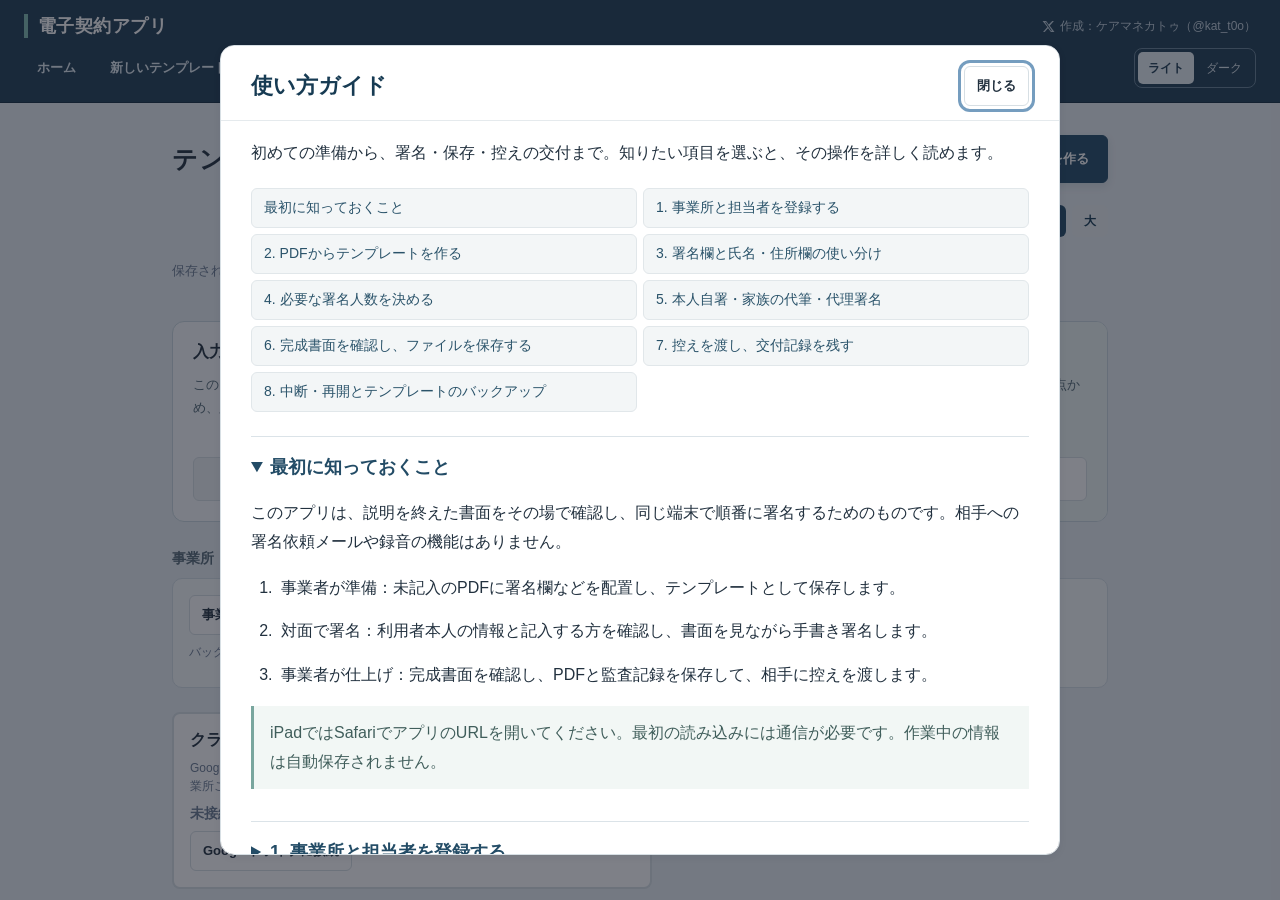
==== commit e49654aa: "ダーク表示の操作ボタン配色とヘッダーの上下配置を修正" ====
--- a/index.html
+++ b/index.html
@@ -4,22 +4,19 @@
 <meta charset="UTF-8" />
 <meta name="viewport" content=" width=device-width, initial-scale=1.0, interactive-widget=resizes-content" />
 <title>電子契約アプリ（介護事業所向け）</title>
-<script src="theme.js?v=20261003-storage15"></script>
-<link rel="stylesheet" href="style.css" />
+<script src="theme.js?v=20261003-theme16"></script>
+<link rel="stylesheet" href="style.css?v=20261003-theme16" />
 </head>
 <body>
   <header class="app-header">
     <div class="app-header-top">
       <h1>電子契約アプリ</h1>
-      <div class="theme-switch" role="group" aria-label="表示モード">
-        <button type="button" data-theme-choice="light" aria-pressed="false">ライト</button>
-        <button type="button" data-theme-choice="dark" aria-pressed="false">ダーク</button>
-      </div>
       <a class="app-credit" href="https://x.com/kat_t0o" target="_blank" rel="noopener">
         <svg viewBox="0 0 24 24" width="13" height="13" aria-hidden="true"><path d="M18.9 2H22l-7.6 8.7L23 22h-6.6l-5.2-6.8L5 22H1.9l8.1-9.3L1 2h6.7l4.7 6.2L18.9 2zM16.6 20h1.9L7.5 4H5.5L16.6 20z"/></svg>
         作成：ケアマネカトゥ（@kat_t0o）
       </a>
     </div>
+    <div class="app-header-bottom">
     <nav class="toolbar">
       <button id="btn-nav-home" class="tool-button" type="button">ホーム</button>
       <button id="btn-nav-new-template" class="tool-button" type="button">新しいテンプレートを作る</button>
@@ -29,6 +26,11 @@
       <button id="btn-nav-draft-save" class="tool-button hidden" type="button">途中保存（暗号化）</button>
       <button id="btn-nav-last-export" class="tool-button hidden" type="button">直前の署名書類</button>
     </nav>
+      <div class="theme-switch" role="group" aria-label="表示モード">
+        <button type="button" data-theme-choice="light" aria-pressed="false">ライト</button>
+        <button type="button" data-theme-choice="dark" aria-pressed="false">ダーク</button>
+      </div>
+    </div>
   </header>
 
   <main class="app-body">
@@ -226,22 +228,22 @@
        これが無いとGitHub Pages更新後もiPad Safariが古いJSをキャッシュしたまま読み込み、
        直したはずのバグが再現し続けるという事故が起きるため(実際に発生した)。
        コードを直してpushするたびに、このハッシュも最新のcommitに書き換えること -->
-  <script src="models.js?v=20261003-storage15"></script>
-  <script src="pdf_utils.js?v=20261003-storage15"></script>
-  <script src="hash_utils.js?v=20261003-storage15"></script>
-  <script src="template_store.js?v=20261003-storage15"></script>
-  <script src="field_editor.js?v=20261003-storage15"></script>
-  <script src="forms.js?v=20261003-storage15"></script>
-  <script src="signature_pad.js?v=20261003-storage15"></script>
-  <script src="operator_settings.js?v=20261003-storage15"></script>
-  <script src="draft_vault.js?v=20261003-storage15"></script>
-  <script src="signing_flow.js?v=20261003-storage15"></script>
-  <script src="pdf_writer.js?v=20261003-storage15"></script>
-  <script src="audit.js?v=20261003-storage15"></script>
-  <script src="verification_view.js?v=20261003-storage15"></script>
-  <script src="export.js?v=20261003-storage15"></script>
-  <script src="cloud_drive.js?v=20261003-storage15"></script>
-  <script src="void_flow.js?v=20261003-storage15"></script>
-  <script src="app.js?v=20261003-storage15"></script>
+  <script src="models.js?v=20261003-theme16"></script>
+  <script src="pdf_utils.js?v=20261003-theme16"></script>
+  <script src="hash_utils.js?v=20261003-theme16"></script>
+  <script src="template_store.js?v=20261003-theme16"></script>
+  <script src="field_editor.js?v=20261003-theme16"></script>
+  <script src="forms.js?v=20261003-theme16"></script>
+  <script src="signature_pad.js?v=20261003-theme16"></script>
+  <script src="operator_settings.js?v=20261003-theme16"></script>
+  <script src="draft_vault.js?v=20261003-theme16"></script>
+  <script src="signing_flow.js?v=20261003-theme16"></script>
+  <script src="pdf_writer.js?v=20261003-theme16"></script>
+  <script src="audit.js?v=20261003-theme16"></script>
+  <script src="verification_view.js?v=20261003-theme16"></script>
+  <script src="export.js?v=20261003-theme16"></script>
+  <script src="cloud_drive.js?v=20261003-theme16"></script>
+  <script src="void_flow.js?v=20261003-theme16"></script>
+  <script src="app.js?v=20261003-theme16"></script>
 </body>
 </html>
--- a/style.css
+++ b/style.css
@@ -1285,3 +1285,23 @@
 .signing-address-summary { white-space:pre-line; overflow-wrap:anywhere; }
 
 .storage-startup-error { padding: 20px; margin: 16px; border: 1px solid #ba6847; background: #fff2e9; color: #612d1b; }
+
+/* ナビと表示切替は下段、タイトルと作者は上段に揃える。 */
+.app-header-top { margin-bottom:10px; gap:12px; }
+.app-header-bottom { display:flex; align-items:center; justify-content:space-between; gap:16px; }
+.app-header-bottom .toolbar { flex:1; min-width:0; }
+.app-header-bottom .theme-switch { flex-shrink:0; margin-left:0; }
+html[data-theme="dark"] .app-body .tool-button:not(.tool-button-primary) { background:#2b3d4b; color:#d9e7ef; }
+html[data-theme="dark"] .app-body .tool-button:not(.tool-button-primary):hover { background:#354e60; }
+html[data-theme="dark"] .zoom-control { background:#253745; color:#d9e7ef; }
+html[data-theme="dark"] .zoom-percent { color:#d9e7ef; }
+html[data-theme="dark"] .canvas-toolbar .tool-button:disabled { opacity:1; background:#23323e; color:#9bb0be; }
+@media(max-width:600px) {
+  .app-header-top { align-items:flex-start; }
+  .app-header-top .app-credit { margin-left:auto; max-width:50%; text-align:right; }
+  .app-header-bottom { align-items:flex-start; flex-wrap:wrap; gap:10px; }
+  .app-header-bottom .toolbar { flex-basis:100%; }
+  .app-header-bottom .theme-switch { margin-left:auto; }
+}
+
+html[data-theme="dark"] .app-body .tool-button.tool-button-danger { color:#ffb3a8; }
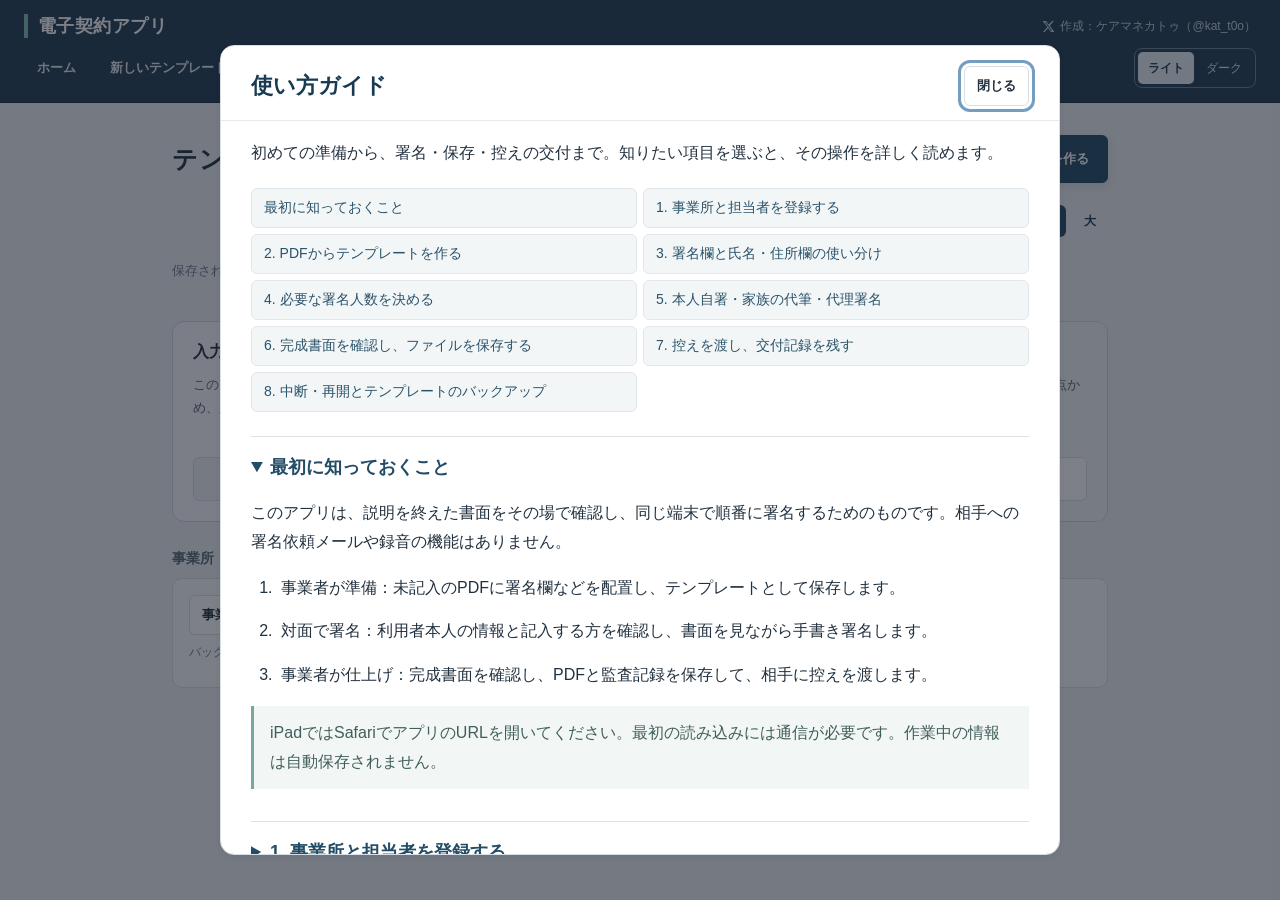
==== commit a68620a0: "直接クラウド連携を撤去し書類の保存と端末共有へ統一" ====
--- a/index.html
+++ b/index.html
@@ -4,8 +4,8 @@
 <meta charset="UTF-8" />
 <meta name="viewport" content=" width=device-width, initial-scale=1.0, interactive-widget=resizes-content" />
 <title>電子契約アプリ（介護事業所向け）</title>
-<script src="theme.js?v=20261003-theme16"></script>
-<link rel="stylesheet" href="style.css?v=20261003-theme16" />
+<script src="theme.js?v=20261003-share17"></script>
+<link rel="stylesheet" href="style.css?v=20261003-share17" />
 </head>
 <body>
   <header class="app-header">
@@ -61,12 +61,6 @@
           <button id="btn-import-templates" class="tool-button-small" type="button">バックアップから復元・追加</button>
           <p class="side-panel-hint">バックアップの取込みは1ファイル64MBまでです。大きい場合は、書式を選んで分けてバックアップしてください。</p>
           <input type="file" id="import-templates-input" accept="application/json" class="hidden" />
-        </div>
-        <div id="cloud-drive-section" class="cloud-drive-box hidden">
-          <h3>クラウド保存（任意）</h3>
-          <p class="side-panel-hint">Googleドライブに接続すると、署名完了時に端末へのダウンロードと同時に、事業所ご自身のドライブにも自動保存されます。</p>
-          <p id="cloud-drive-status" class="cloud-drive-status">未接続</p>
-          <button id="btn-cloud-drive-toggle" class="tool-button-small" type="button">Googleドライブに接続</button>
         </div>
       </div>
     </section>
@@ -228,22 +222,21 @@
        これが無いとGitHub Pages更新後もiPad Safariが古いJSをキャッシュしたまま読み込み、
        直したはずのバグが再現し続けるという事故が起きるため(実際に発生した)。
        コードを直してpushするたびに、このハッシュも最新のcommitに書き換えること -->
-  <script src="models.js?v=20261003-theme16"></script>
-  <script src="pdf_utils.js?v=20261003-theme16"></script>
-  <script src="hash_utils.js?v=20261003-theme16"></script>
-  <script src="template_store.js?v=20261003-theme16"></script>
-  <script src="field_editor.js?v=20261003-theme16"></script>
-  <script src="forms.js?v=20261003-theme16"></script>
-  <script src="signature_pad.js?v=20261003-theme16"></script>
-  <script src="operator_settings.js?v=20261003-theme16"></script>
-  <script src="draft_vault.js?v=20261003-theme16"></script>
-  <script src="signing_flow.js?v=20261003-theme16"></script>
-  <script src="pdf_writer.js?v=20261003-theme16"></script>
-  <script src="audit.js?v=20261003-theme16"></script>
-  <script src="verification_view.js?v=20261003-theme16"></script>
-  <script src="export.js?v=20261003-theme16"></script>
-  <script src="cloud_drive.js?v=20261003-theme16"></script>
-  <script src="void_flow.js?v=20261003-theme16"></script>
-  <script src="app.js?v=20261003-theme16"></script>
+  <script src="models.js?v=20261003-share17"></script>
+  <script src="pdf_utils.js?v=20261003-share17"></script>
+  <script src="hash_utils.js?v=20261003-share17"></script>
+  <script src="template_store.js?v=20261003-share17"></script>
+  <script src="field_editor.js?v=20261003-share17"></script>
+  <script src="forms.js?v=20261003-share17"></script>
+  <script src="signature_pad.js?v=20261003-share17"></script>
+  <script src="operator_settings.js?v=20261003-share17"></script>
+  <script src="draft_vault.js?v=20261003-share17"></script>
+  <script src="signing_flow.js?v=20261003-share17"></script>
+  <script src="pdf_writer.js?v=20261003-share17"></script>
+  <script src="audit.js?v=20261003-share17"></script>
+  <script src="verification_view.js?v=20261003-share17"></script>
+  <script src="export.js?v=20261003-share17"></script>
+  <script src="void_flow.js?v=20261003-share17"></script>
+  <script src="app.js?v=20261003-share17"></script>
 </body>
 </html>
--- a/style.css
+++ b/style.css
@@ -631,27 +631,6 @@
   display: flex;
   gap: 8px;
   flex-wrap: wrap;
-}
-
-.cloud-drive-box {
-  margin-top: 24px;
-  padding: 16px;
-  background: var(--color-card);
-  border: 2px solid var(--color-border);
-  border-radius: 8px;
-  max-width: 480px;
-}
-
-.cloud-drive-box h3 {
-  margin: 0 0 8px;
-  font-size: 16px;
-}
-
-.cloud-drive-status {
-  font-size: 14px;
-  font-weight: bold;
-  color: #6b7c93;
-  margin: 8px 0;
 }
 
 /* ===== 署名フロー(高齢者・タブレット操作を考慮し、通常画面より大きめのUI) ===== */
@@ -1305,3 +1284,6 @@
 }
 
 html[data-theme="dark"] .app-body .tool-button.tool-button-danger { color:#ffb3a8; }
+
+.file-actions { display:flex; flex-wrap:wrap; gap:10px; margin:12px 0; }
+.file-actions .big-button { flex:1 1 220px; margin:0; min-width:0; }
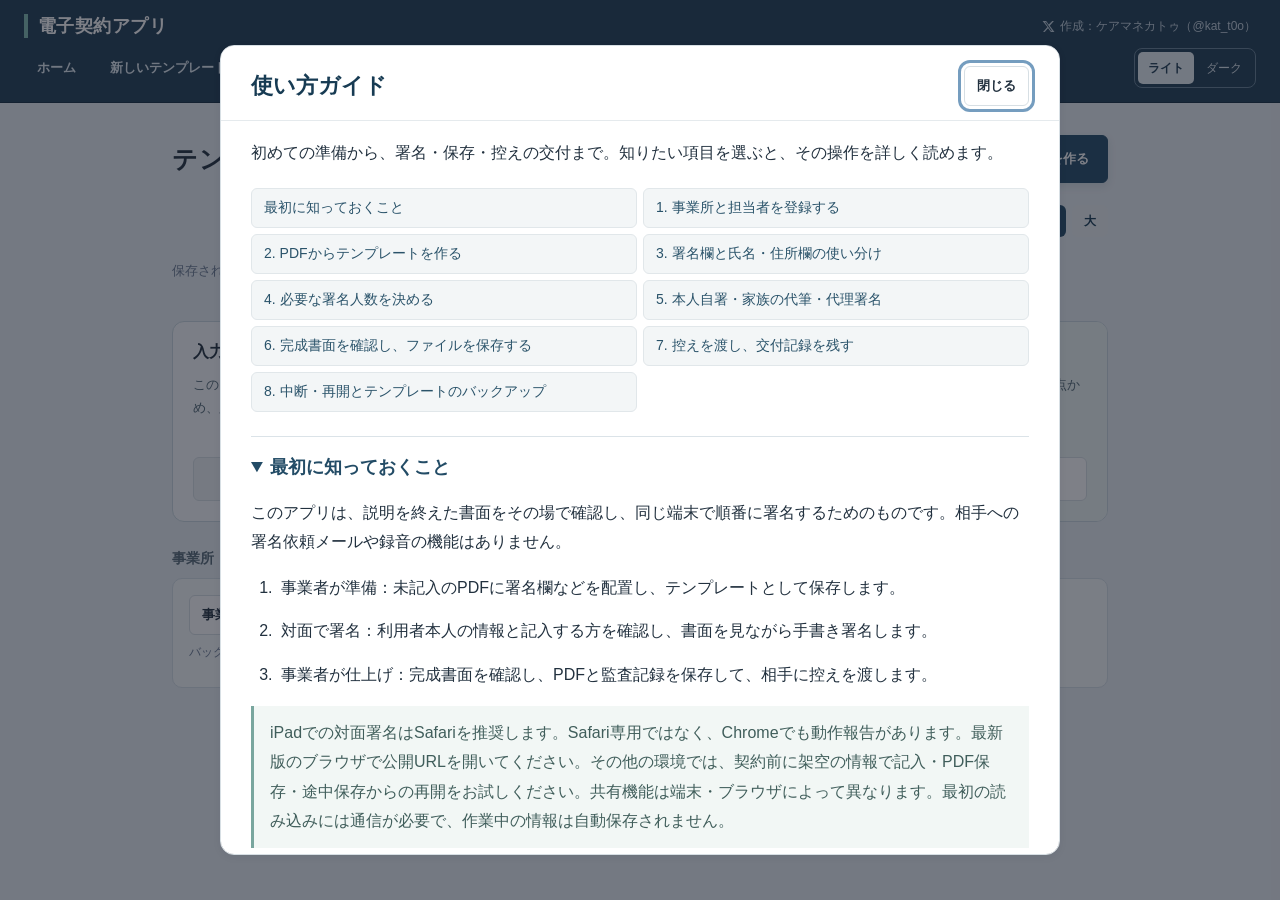
==== commit 274ccf0f: "推奨ブラウザと動作確認範囲の案内を明確化" ====
--- a/index.html
+++ b/index.html
@@ -4,8 +4,8 @@
 <meta charset="UTF-8" />
 <meta name="viewport" content=" width=device-width, initial-scale=1.0, interactive-widget=resizes-content" />
 <title>電子契約アプリ（介護事業所向け）</title>
-<script src="theme.js?v=20261003-share17"></script>
-<link rel="stylesheet" href="style.css?v=20261003-share17" />
+<script src="theme.js?v=20261003-browser19"></script>
+<link rel="stylesheet" href="style.css?v=20261003-browser19" />
 </head>
 <body>
   <header class="app-header">
@@ -222,21 +222,21 @@
        これが無いとGitHub Pages更新後もiPad Safariが古いJSをキャッシュしたまま読み込み、
        直したはずのバグが再現し続けるという事故が起きるため(実際に発生した)。
        コードを直してpushするたびに、このハッシュも最新のcommitに書き換えること -->
-  <script src="models.js?v=20261003-share17"></script>
-  <script src="pdf_utils.js?v=20261003-share17"></script>
-  <script src="hash_utils.js?v=20261003-share17"></script>
-  <script src="template_store.js?v=20261003-share17"></script>
-  <script src="field_editor.js?v=20261003-share17"></script>
-  <script src="forms.js?v=20261003-share17"></script>
-  <script src="signature_pad.js?v=20261003-share17"></script>
-  <script src="operator_settings.js?v=20261003-share17"></script>
-  <script src="draft_vault.js?v=20261003-share17"></script>
-  <script src="signing_flow.js?v=20261003-share17"></script>
-  <script src="pdf_writer.js?v=20261003-share17"></script>
-  <script src="audit.js?v=20261003-share17"></script>
-  <script src="verification_view.js?v=20261003-share17"></script>
-  <script src="export.js?v=20261003-share17"></script>
-  <script src="void_flow.js?v=20261003-share17"></script>
-  <script src="app.js?v=20261003-share17"></script>
+  <script src="models.js?v=20261003-browser19"></script>
+  <script src="pdf_utils.js?v=20261003-browser19"></script>
+  <script src="hash_utils.js?v=20261003-browser19"></script>
+  <script src="template_store.js?v=20261003-browser19"></script>
+  <script src="field_editor.js?v=20261003-browser19"></script>
+  <script src="forms.js?v=20261003-browser19"></script>
+  <script src="signature_pad.js?v=20261003-browser19"></script>
+  <script src="operator_settings.js?v=20261003-browser19"></script>
+  <script src="draft_vault.js?v=20261003-browser19"></script>
+  <script src="signing_flow.js?v=20261003-browser19"></script>
+  <script src="pdf_writer.js?v=20261003-browser19"></script>
+  <script src="audit.js?v=20261003-browser19"></script>
+  <script src="verification_view.js?v=20261003-browser19"></script>
+  <script src="export.js?v=20261003-browser19"></script>
+  <script src="void_flow.js?v=20261003-browser19"></script>
+  <script src="app.js?v=20261003-browser19"></script>
 </body>
 </html>
